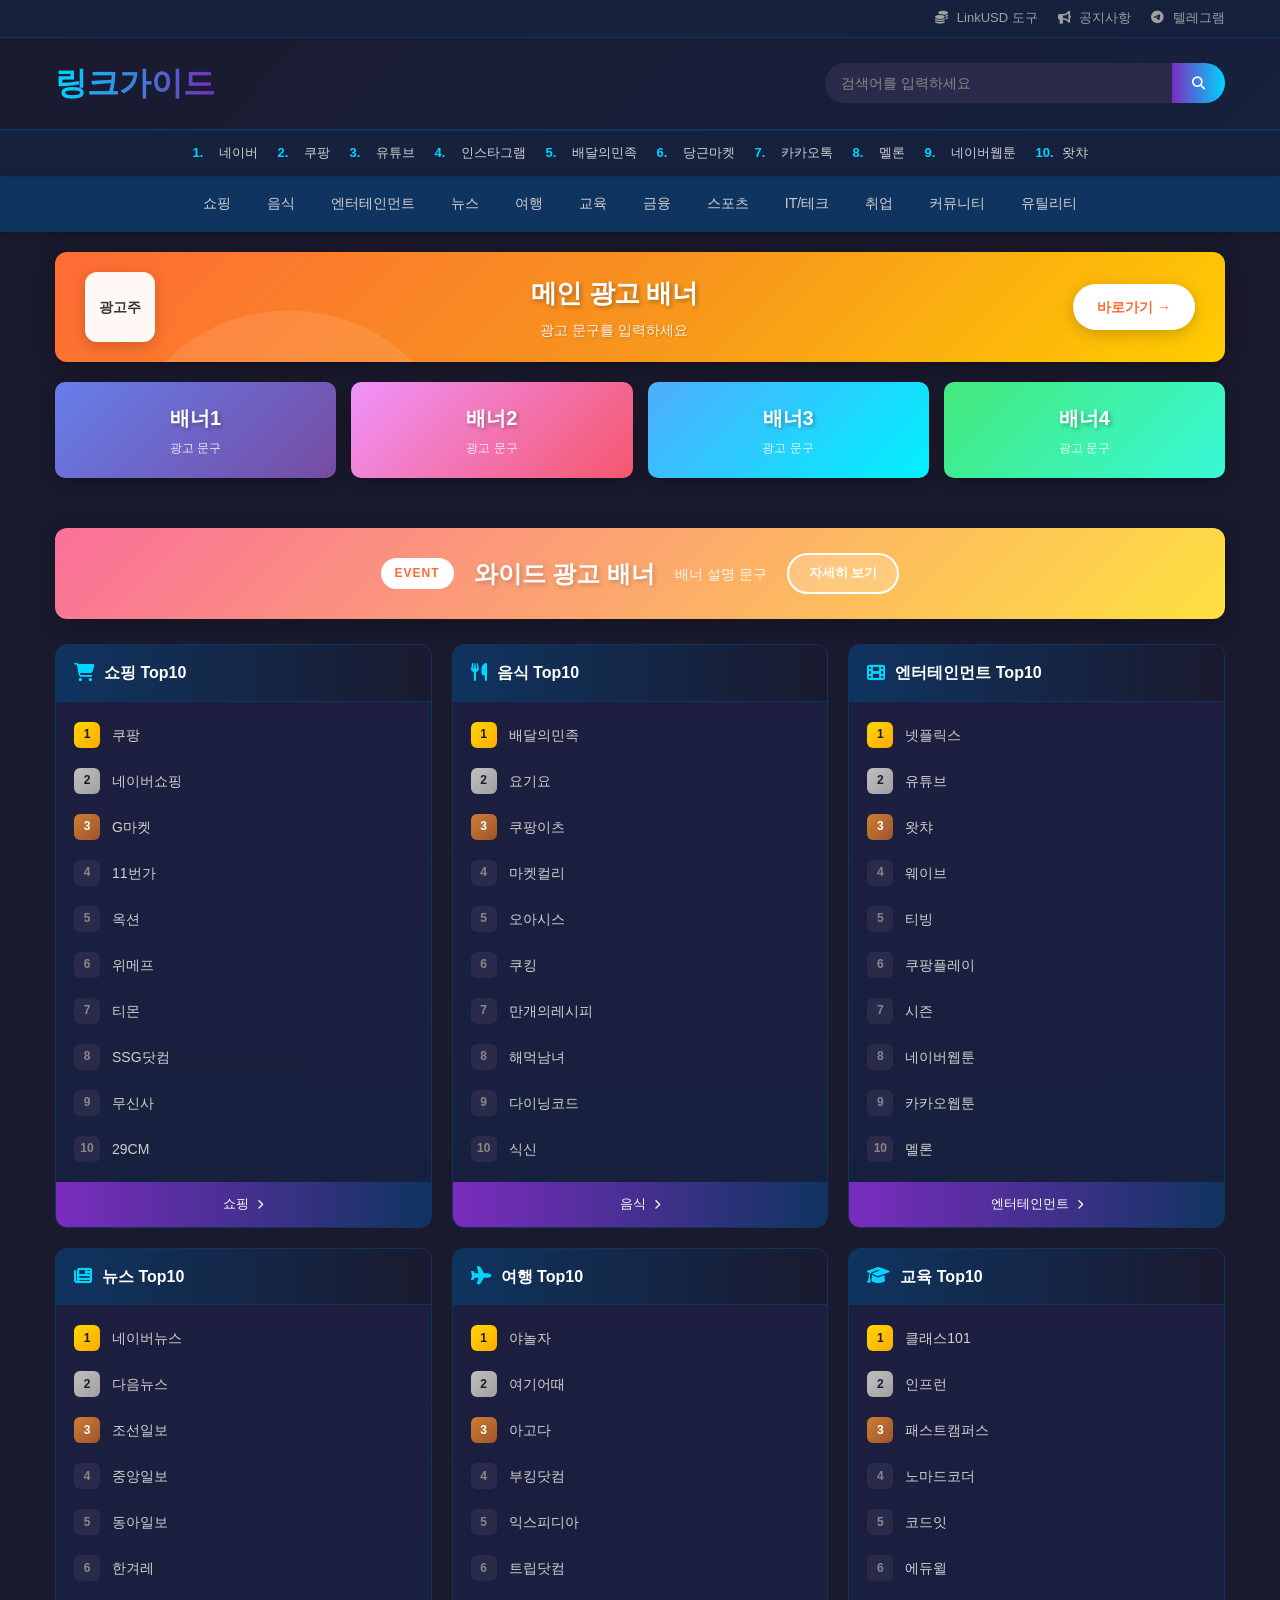
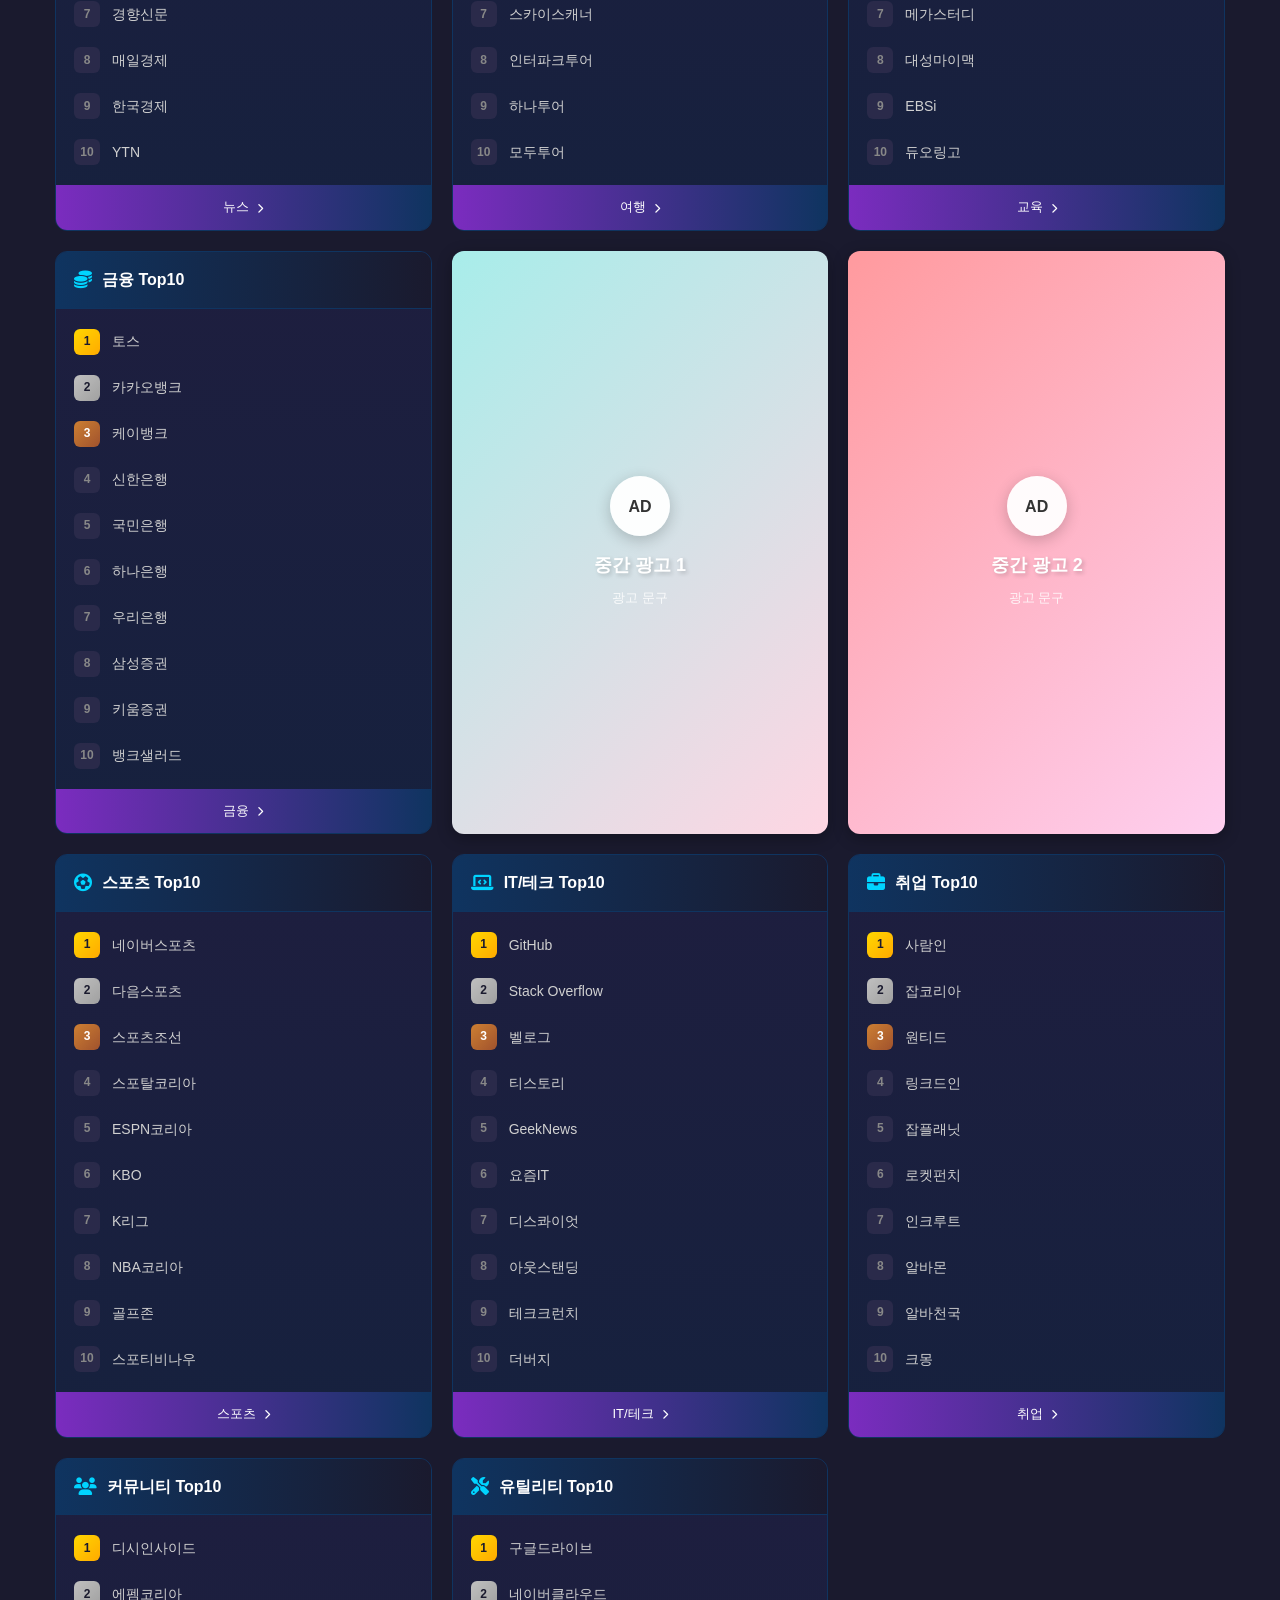
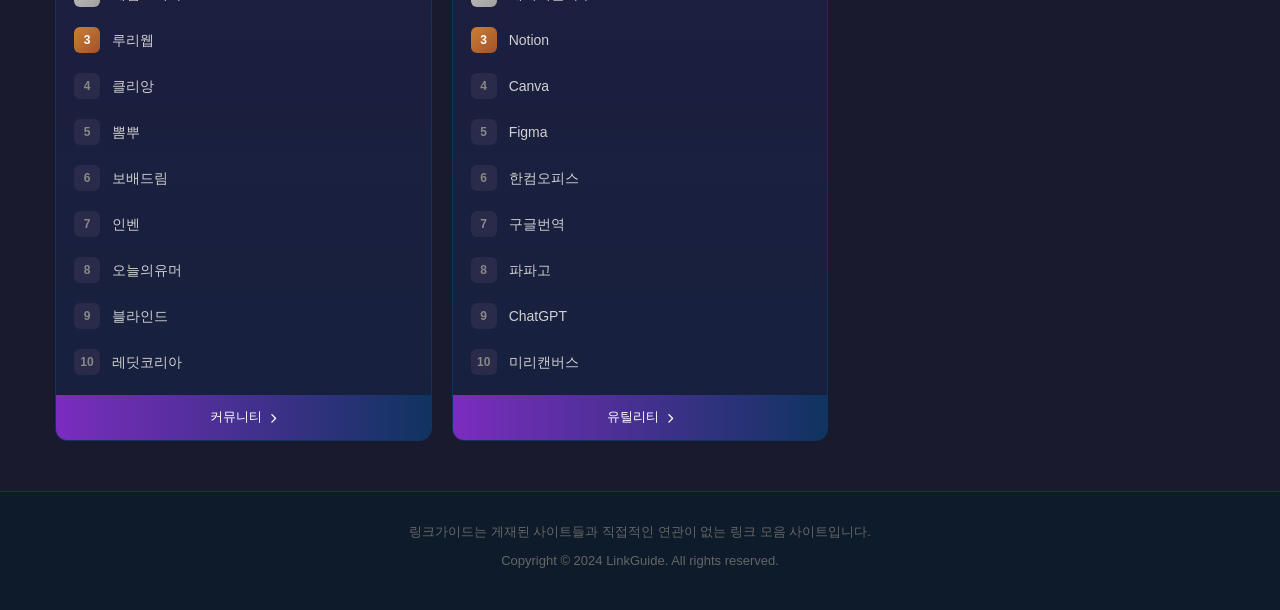
==== index.html @ b81d86b0 "Add files via upload" ====
<!DOCTYPE html>
<html lang="ko">
<head>
    <meta charset="UTF-8">
    <meta name="viewport" content="width=device-width, initial-scale=1.0">
    <title>링크가이드 - 유용한 사이트 모음</title>
    <link rel="stylesheet" href="style.css">
    <link href="https://cdnjs.cloudflare.com/ajax/libs/font-awesome/6.4.0/css/all.min.css" rel="stylesheet">
</head>
<body>
    <!-- 상단 알림바 -->
    <div class="top-bar">
        <div class="container">
            <a href="tether-tools.html" class="top-link"><i class="fas fa-coins"></i> LinkUSD 도구</a>
            <a href="#" class="top-link"><i class="fas fa-bullhorn"></i> 공지사항</a>
            <a href="#" class="top-link"><i class="fab fa-telegram"></i> 텔레그램</a>
        </div>
    </div>

    <!-- 헤더 -->
    <header class="header">
        <div class="container">
            <div class="logo">
                <a href="#">링크가이드</a>
            </div>
            <div class="search-box">
                <input type="text" placeholder="검색어를 입력하세요">
                <button><i class="fas fa-search"></i></button>
            </div>
        </div>
    </header>

    <!-- 인기 검색어 -->
    <div class="popular-keywords">
        <div class="container">
            <ol class="keyword-list">
                <li><a href="#">네이버</a></li>
                <li><a href="#">쿠팡</a></li>
                <li><a href="#">유튜브</a></li>
                <li><a href="#">인스타그램</a></li>
                <li><a href="#">배달의민족</a></li>
                <li><a href="#">당근마켓</a></li>
                <li><a href="#">카카오톡</a></li>
                <li><a href="#">멜론</a></li>
                <li><a href="#">네이버웹툰</a></li>
                <li><a href="#">왓챠</a></li>
            </ol>
        </div>
    </div>

    <!-- 네비게이션 -->
    <nav class="main-nav">
        <div class="container">
            <ul class="nav-list">
                <li><a href="#shopping" class="active">쇼핑</a></li>
                <li><a href="#food">음식</a></li>
                <li><a href="#entertainment">엔터테인먼트</a></li>
                <li><a href="#news">뉴스</a></li>
                <li><a href="#travel">여행</a></li>
                <li><a href="#education">교육</a></li>
                <li><a href="#finance">금융</a></li>
                <li><a href="#sports">스포츠</a></li>
                <li><a href="#tech">IT/테크</a></li>
                <li><a href="#jobs">취업</a></li>
                <li><a href="#community">커뮤니티</a></li>
                <li><a href="#utilities">유틸리티</a></li>
            </ul>
        </div>
    </nav>

    <!-- 메인 광고 배너 -->
    <div class="banner-area">
        <div class="container">
            <div class="main-banner big-banner">
                <a href="#">
                    <div class="banner-inner">
                        <div class="banner-logo">광고주</div>
                        <div class="banner-text-wrap">
                            <span class="banner-title">프리미엄 광고 배너</span>
                            <span class="banner-desc">여기에 광고 문구가 들어갑니다</span>
                        </div>
                        <div class="banner-cta">바로가기 →</div>
                    </div>
                </a>
            </div>
        </div>
    </div>

    <!-- 서브 배너 그리드 -->
    <div class="sub-banner-area">
        <div class="container">
            <div class="sub-banner-grid">
                <div class="sub-banner">
                    <a href="#">
                        <div class="sub-banner-inner gradient-1">
                            <span class="sub-banner-name">배너1</span>
                            <span class="sub-banner-text">광고 문구</span>
                        </div>
                    </a>
                </div>
                <div class="sub-banner">
                    <a href="#">
                        <div class="sub-banner-inner gradient-2">
                            <span class="sub-banner-name">배너2</span>
                            <span class="sub-banner-text">광고 문구</span>
                        </div>
                    </a>
                </div>
                <div class="sub-banner">
                    <a href="#">
                        <div class="sub-banner-inner gradient-3">
                            <span class="sub-banner-name">배너3</span>
                            <span class="sub-banner-text">광고 문구</span>
                        </div>
                    </a>
                </div>
                <div class="sub-banner">
                    <a href="#">
                        <div class="sub-banner-inner gradient-4">
                            <span class="sub-banner-name">배너4</span>
                            <span class="sub-banner-text">광고 문구</span>
                        </div>
                    </a>
                </div>
            </div>
        </div>
    </div>

    <!-- 메인 콘텐츠 -->
    <main class="main-content">
        <div class="container">
            
            <!-- 상단 풀와이드 배너 -->
            <div class="wide-banner-wrap">
                <a href="#" class="wide-banner gradient-5">
                    <div class="wide-banner-content">
                        <span class="wide-banner-badge">EVENT</span>
                        <span class="wide-banner-title">광고 배너 영역</span>
                        <span class="wide-banner-desc">배너 설명 문구가 들어갑니다</span>
                        <span class="wide-banner-btn">자세히 보기</span>
                    </div>
                </a>
            </div>

            <div class="sections-grid">
                
                <!-- 쇼핑 Top10 -->
                <section class="category-section" id="shopping">
                    <div class="section-header">
                        <i class="fas fa-shopping-cart"></i>
                        <h2>쇼핑 Top10</h2>
                    </div>
                    <ul class="rank-list">
                        <li class="rank-item">
                            <span class="rank-num rank-1">1</span>
                            <a href="#">쿠팡</a>
                        </li>
                        <li class="rank-item">
                            <span class="rank-num rank-2">2</span>
                            <a href="#">네이버쇼핑</a>
                        </li>
                        <li class="rank-item">
                            <span class="rank-num rank-3">3</span>
                            <a href="#">G마켓</a>
                        </li>
                        <li class="rank-item">
                            <span class="rank-num">4</span>
                            <a href="#">11번가</a>
                        </li>
                        <li class="rank-item">
                            <span class="rank-num">5</span>
                            <a href="#">옥션</a>
                        </li>
                        <li class="rank-item">
                            <span class="rank-num">6</span>
                            <a href="#">위메프</a>
                        </li>
                        <li class="rank-item">
                            <span class="rank-num">7</span>
                            <a href="#">티몬</a>
                        </li>
                        <li class="rank-item">
                            <span class="rank-num">8</span>
                            <a href="#">SSG닷컴</a>
                        </li>
                        <li class="rank-item">
                            <span class="rank-num">9</span>
                            <a href="#">무신사</a>
                        </li>
                        <li class="rank-item">
                            <span class="rank-num">10</span>
                            <a href="#">29CM</a>
                        </li>
                    </ul>
                    <a href="#" class="more-btn">쇼핑 <i class="fas fa-chevron-right"></i></a>
                </section>

                <!-- 음식 Top10 -->
                <section class="category-section" id="food">
                    <div class="section-header">
                        <i class="fas fa-utensils"></i>
                        <h2>음식 Top10</h2>
                    </div>
                    <ul class="rank-list">
                        <li class="rank-item">
                            <span class="rank-num rank-1">1</span>
                            <a href="#">배달의민족</a>
                        </li>
                        <li class="rank-item">
                            <span class="rank-num rank-2">2</span>
                            <a href="#">요기요</a>
                        </li>
                        <li class="rank-item">
                            <span class="rank-num rank-3">3</span>
                            <a href="#">쿠팡이츠</a>
                        </li>
                        <li class="rank-item">
                            <span class="rank-num">4</span>
                            <a href="#">마켓컬리</a>
                        </li>
                        <li class="rank-item">
                            <span class="rank-num">5</span>
                            <a href="#">오아시스</a>
                        </li>
                        <li class="rank-item">
                            <span class="rank-num">6</span>
                            <a href="#">쿠킹</a>
                        </li>
                        <li class="rank-item">
                            <span class="rank-num">7</span>
                            <a href="#">만개의레시피</a>
                        </li>
                        <li class="rank-item">
                            <span class="rank-num">8</span>
                            <a href="#">해먹남녀</a>
                        </li>
                        <li class="rank-item">
                            <span class="rank-num">9</span>
                            <a href="#">다이닝코드</a>
                        </li>
                        <li class="rank-item">
                            <span class="rank-num">10</span>
                            <a href="#">식신</a>
                        </li>
                    </ul>
                    <a href="#" class="more-btn">음식 <i class="fas fa-chevron-right"></i></a>
                </section>

                <!-- 엔터테인먼트 Top10 -->
                <section class="category-section" id="entertainment">
                    <div class="section-header">
                        <i class="fas fa-film"></i>
                        <h2>엔터테인먼트 Top10</h2>
                    </div>
                    <ul class="rank-list">
                        <li class="rank-item">
                            <span class="rank-num rank-1">1</span>
                            <a href="#">넷플릭스</a>
                        </li>
                        <li class="rank-item">
                            <span class="rank-num rank-2">2</span>
                            <a href="#">유튜브</a>
                        </li>
                        <li class="rank-item">
                            <span class="rank-num rank-3">3</span>
                            <a href="#">왓챠</a>
                        </li>
                        <li class="rank-item">
                            <span class="rank-num">4</span>
                            <a href="#">웨이브</a>
                        </li>
                        <li class="rank-item">
                            <span class="rank-num">5</span>
                            <a href="#">티빙</a>
                        </li>
                        <li class="rank-item">
                            <span class="rank-num">6</span>
                            <a href="#">쿠팡플레이</a>
                        </li>
                        <li class="rank-item">
                            <span class="rank-num">7</span>
                            <a href="#">시즌</a>
                        </li>
                        <li class="rank-item">
                            <span class="rank-num">8</span>
                            <a href="#">네이버웹툰</a>
                        </li>
                        <li class="rank-item">
                            <span class="rank-num">9</span>
                            <a href="#">카카오웹툰</a>
                        </li>
                        <li class="rank-item">
                            <span class="rank-num">10</span>
                            <a href="#">멜론</a>
                        </li>
                    </ul>
                    <a href="#" class="more-btn">엔터테인먼트 <i class="fas fa-chevron-right"></i></a>
                </section>

                <!-- 뉴스 Top10 -->
                <section class="category-section" id="news">
                    <div class="section-header">
                        <i class="fas fa-newspaper"></i>
                        <h2>뉴스 Top10</h2>
                    </div>
                    <ul class="rank-list">
                        <li class="rank-item">
                            <span class="rank-num rank-1">1</span>
                            <a href="#">네이버뉴스</a>
                        </li>
                        <li class="rank-item">
                            <span class="rank-num rank-2">2</span>
                            <a href="#">다음뉴스</a>
                        </li>
                        <li class="rank-item">
                            <span class="rank-num rank-3">3</span>
                            <a href="#">조선일보</a>
                        </li>
                        <li class="rank-item">
                            <span class="rank-num">4</span>
                            <a href="#">중앙일보</a>
                        </li>
                        <li class="rank-item">
                            <span class="rank-num">5</span>
                            <a href="#">동아일보</a>
                        </li>
                        <li class="rank-item">
                            <span class="rank-num">6</span>
                            <a href="#">한겨레</a>
                        </li>
                        <li class="rank-item">
                            <span class="rank-num">7</span>
                            <a href="#">경향신문</a>
                        </li>
                        <li class="rank-item">
                            <span class="rank-num">8</span>
                            <a href="#">매일경제</a>
                        </li>
                        <li class="rank-item">
                            <span class="rank-num">9</span>
                            <a href="#">한국경제</a>
                        </li>
                        <li class="rank-item">
                            <span class="rank-num">10</span>
                            <a href="#">YTN</a>
                        </li>
                    </ul>
                    <a href="#" class="more-btn">뉴스 <i class="fas fa-chevron-right"></i></a>
                </section>

                <!-- 여행 Top10 -->
                <section class="category-section" id="travel">
                    <div class="section-header">
                        <i class="fas fa-plane"></i>
                        <h2>여행 Top10</h2>
                    </div>
                    <ul class="rank-list">
                        <li class="rank-item">
                            <span class="rank-num rank-1">1</span>
                            <a href="#">야놀자</a>
                        </li>
                        <li class="rank-item">
                            <span class="rank-num rank-2">2</span>
                            <a href="#">여기어때</a>
                        </li>
                        <li class="rank-item">
                            <span class="rank-num rank-3">3</span>
                            <a href="#">아고다</a>
                        </li>
                        <li class="rank-item">
                            <span class="rank-num">4</span>
                            <a href="#">부킹닷컴</a>
                        </li>
                        <li class="rank-item">
                            <span class="rank-num">5</span>
                            <a href="#">익스피디아</a>
                        </li>
                        <li class="rank-item">
                            <span class="rank-num">6</span>
                            <a href="#">트립닷컴</a>
                        </li>
                        <li class="rank-item">
                            <span class="rank-num">7</span>
                            <a href="#">스카이스캐너</a>
                        </li>
                        <li class="rank-item">
                            <span class="rank-num">8</span>
                            <a href="#">인터파크투어</a>
                        </li>
                        <li class="rank-item">
                            <span class="rank-num">9</span>
                            <a href="#">하나투어</a>
                        </li>
                        <li class="rank-item">
                            <span class="rank-num">10</span>
                            <a href="#">모두투어</a>
                        </li>
                    </ul>
                    <a href="#" class="more-btn">여행 <i class="fas fa-chevron-right"></i></a>
                </section>

                <!-- 교육 Top10 -->
                <section class="category-section" id="education">
                    <div class="section-header">
                        <i class="fas fa-graduation-cap"></i>
                        <h2>교육 Top10</h2>
                    </div>
                    <ul class="rank-list">
                        <li class="rank-item">
                            <span class="rank-num rank-1">1</span>
                            <a href="#">클래스101</a>
                        </li>
                        <li class="rank-item">
                            <span class="rank-num rank-2">2</span>
                            <a href="#">인프런</a>
                        </li>
                        <li class="rank-item">
                            <span class="rank-num rank-3">3</span>
                            <a href="#">패스트캠퍼스</a>
                        </li>
                        <li class="rank-item">
                            <span class="rank-num">4</span>
                            <a href="#">노마드코더</a>
                        </li>
                        <li class="rank-item">
                            <span class="rank-num">5</span>
                            <a href="#">코드잇</a>
                        </li>
                        <li class="rank-item">
                            <span class="rank-num">6</span>
                            <a href="#">에듀윌</a>
                        </li>
                        <li class="rank-item">
                            <span class="rank-num">7</span>
                            <a href="#">메가스터디</a>
                        </li>
                        <li class="rank-item">
                            <span class="rank-num">8</span>
                            <a href="#">대성마이맥</a>
                        </li>
                        <li class="rank-item">
                            <span class="rank-num">9</span>
                            <a href="#">EBSi</a>
                        </li>
                        <li class="rank-item">
                            <span class="rank-num">10</span>
                            <a href="#">듀오링고</a>
                        </li>
                    </ul>
                    <a href="#" class="more-btn">교육 <i class="fas fa-chevron-right"></i></a>
                </section>

                <!-- 금융 Top10 -->
                <section class="category-section" id="finance">
                    <div class="section-header">
                        <i class="fas fa-coins"></i>
                        <h2>금융 Top10</h2>
                    </div>
                    <ul class="rank-list">
                        <li class="rank-item">
                            <span class="rank-num rank-1">1</span>
                            <a href="#">토스</a>
                        </li>
                        <li class="rank-item">
                            <span class="rank-num rank-2">2</span>
                            <a href="#">카카오뱅크</a>
                        </li>
                        <li class="rank-item">
                            <span class="rank-num rank-3">3</span>
                            <a href="#">케이뱅크</a>
                        </li>
                        <li class="rank-item">
                            <span class="rank-num">4</span>
                            <a href="#">신한은행</a>
                        </li>
                        <li class="rank-item">
                            <span class="rank-num">5</span>
                            <a href="#">국민은행</a>
                        </li>
                        <li class="rank-item">
                            <span class="rank-num">6</span>
                            <a href="#">하나은행</a>
                        </li>
                        <li class="rank-item">
                            <span class="rank-num">7</span>
                            <a href="#">우리은행</a>
                        </li>
                        <li class="rank-item">
                            <span class="rank-num">8</span>
                            <a href="#">삼성증권</a>
                        </li>
                        <li class="rank-item">
                            <span class="rank-num">9</span>
                            <a href="#">키움증권</a>
                        </li>
                        <li class="rank-item">
                            <span class="rank-num">10</span>
                            <a href="#">뱅크샐러드</a>
                        </li>
                    </ul>
                    <a href="#" class="more-btn">금융 <i class="fas fa-chevron-right"></i></a>
                </section>

                <!-- 중간 배너 -->
                <div class="mid-banner-wrap">
                    <a href="#" class="mid-banner">
                        <div class="mid-banner-inner gradient-6">
                            <span class="mid-banner-logo">AD</span>
                            <div class="mid-banner-text">
                                <span class="mid-title">중간 광고 배너</span>
                                <span class="mid-desc">광고 문구</span>
                            </div>
                        </div>
                    </a>
                </div>

                <div class="mid-banner-wrap">
                    <a href="#" class="mid-banner">
                        <div class="mid-banner-inner gradient-7">
                            <span class="mid-banner-logo">AD</span>
                            <div class="mid-banner-text">
                                <span class="mid-title">중간 광고 배너</span>
                                <span class="mid-desc">광고 문구</span>
                            </div>
                        </div>
                    </a>
                </div>

                <!-- 스포츠 Top10 -->
                <section class="category-section" id="sports">
                    <div class="section-header">
                        <i class="fas fa-futbol"></i>
                        <h2>스포츠 Top10</h2>
                    </div>
                    <ul class="rank-list">
                        <li class="rank-item">
                            <span class="rank-num rank-1">1</span>
                            <a href="#">네이버스포츠</a>
                        </li>
                        <li class="rank-item">
                            <span class="rank-num rank-2">2</span>
                            <a href="#">다음스포츠</a>
                        </li>
                        <li class="rank-item">
                            <span class="rank-num rank-3">3</span>
                            <a href="#">스포츠조선</a>
                        </li>
                        <li class="rank-item">
                            <span class="rank-num">4</span>
                            <a href="#">스포탈코리아</a>
                        </li>
                        <li class="rank-item">
                            <span class="rank-num">5</span>
                            <a href="#">ESPN코리아</a>
                        </li>
                        <li class="rank-item">
                            <span class="rank-num">6</span>
                            <a href="#">KBO</a>
                        </li>
                        <li class="rank-item">
                            <span class="rank-num">7</span>
                            <a href="#">K리그</a>
                        </li>
                        <li class="rank-item">
                            <span class="rank-num">8</span>
                            <a href="#">NBA코리아</a>
                        </li>
                        <li class="rank-item">
                            <span class="rank-num">9</span>
                            <a href="#">골프존</a>
                        </li>
                        <li class="rank-item">
                            <span class="rank-num">10</span>
                            <a href="#">스포티비나우</a>
                        </li>
                    </ul>
                    <a href="#" class="more-btn">스포츠 <i class="fas fa-chevron-right"></i></a>
                </section>

                <!-- IT/테크 Top10 -->
                <section class="category-section" id="tech">
                    <div class="section-header">
                        <i class="fas fa-laptop-code"></i>
                        <h2>IT/테크 Top10</h2>
                    </div>
                    <ul class="rank-list">
                        <li class="rank-item">
                            <span class="rank-num rank-1">1</span>
                            <a href="#">GitHub</a>
                        </li>
                        <li class="rank-item">
                            <span class="rank-num rank-2">2</span>
                            <a href="#">Stack Overflow</a>
                        </li>
                        <li class="rank-item">
                            <span class="rank-num rank-3">3</span>
                            <a href="#">벨로그</a>
                        </li>
                        <li class="rank-item">
                            <span class="rank-num">4</span>
                            <a href="#">티스토리</a>
                        </li>
                        <li class="rank-item">
                            <span class="rank-num">5</span>
                            <a href="#">GeekNews</a>
                        </li>
                        <li class="rank-item">
                            <span class="rank-num">6</span>
                            <a href="#">요즘IT</a>
                        </li>
                        <li class="rank-item">
                            <span class="rank-num">7</span>
                            <a href="#">디스콰이엇</a>
                        </li>
                        <li class="rank-item">
                            <span class="rank-num">8</span>
                            <a href="#">아웃스탠딩</a>
                        </li>
                        <li class="rank-item">
                            <span class="rank-num">9</span>
                            <a href="#">테크크런치</a>
                        </li>
                        <li class="rank-item">
                            <span class="rank-num">10</span>
                            <a href="#">더버지</a>
                        </li>
                    </ul>
                    <a href="#" class="more-btn">IT/테크 <i class="fas fa-chevron-right"></i></a>
                </section>

                <!-- 취업 Top10 -->
                <section class="category-section" id="jobs">
                    <div class="section-header">
                        <i class="fas fa-briefcase"></i>
                        <h2>취업 Top10</h2>
                    </div>
                    <ul class="rank-list">
                        <li class="rank-item">
                            <span class="rank-num rank-1">1</span>
                            <a href="#">사람인</a>
                        </li>
                        <li class="rank-item">
                            <span class="rank-num rank-2">2</span>
                            <a href="#">잡코리아</a>
                        </li>
                        <li class="rank-item">
                            <span class="rank-num rank-3">3</span>
                            <a href="#">원티드</a>
                        </li>
                        <li class="rank-item">
                            <span class="rank-num">4</span>
                            <a href="#">링크드인</a>
                        </li>
                        <li class="rank-item">
                            <span class="rank-num">5</span>
                            <a href="#">잡플래닛</a>
                        </li>
                        <li class="rank-item">
                            <span class="rank-num">6</span>
                            <a href="#">로켓펀치</a>
                        </li>
                        <li class="rank-item">
                            <span class="rank-num">7</span>
                            <a href="#">인크루트</a>
                        </li>
                        <li class="rank-item">
                            <span class="rank-num">8</span>
                            <a href="#">알바몬</a>
                        </li>
                        <li class="rank-item">
                            <span class="rank-num">9</span>
                            <a href="#">알바천국</a>
                        </li>
                        <li class="rank-item">
                            <span class="rank-num">10</span>
                            <a href="#">크몽</a>
                        </li>
                    </ul>
                    <a href="#" class="more-btn">취업 <i class="fas fa-chevron-right"></i></a>
                </section>

                <!-- 커뮤니티 Top10 -->
                <section class="category-section" id="community">
                    <div class="section-header">
                        <i class="fas fa-users"></i>
                        <h2>커뮤니티 Top10</h2>
                    </div>
                    <ul class="rank-list">
                        <li class="rank-item">
                            <span class="rank-num rank-1">1</span>
                            <a href="#">디시인사이드</a>
                        </li>
                        <li class="rank-item">
                            <span class="rank-num rank-2">2</span>
                            <a href="#">에펨코리아</a>
                        </li>
                        <li class="rank-item">
                            <span class="rank-num rank-3">3</span>
                            <a href="#">루리웹</a>
                        </li>
                        <li class="rank-item">
                            <span class="rank-num">4</span>
                            <a href="#">클리앙</a>
                        </li>
                        <li class="rank-item">
                            <span class="rank-num">5</span>
                            <a href="#">뽐뿌</a>
                        </li>
                        <li class="rank-item">
                            <span class="rank-num">6</span>
                            <a href="#">보배드림</a>
                        </li>
                        <li class="rank-item">
                            <span class="rank-num">7</span>
                            <a href="#">인벤</a>
                        </li>
                        <li class="rank-item">
                            <span class="rank-num">8</span>
                            <a href="#">오늘의유머</a>
                        </li>
                        <li class="rank-item">
                            <span class="rank-num">9</span>
                            <a href="#">블라인드</a>
                        </li>
                        <li class="rank-item">
                            <span class="rank-num">10</span>
                            <a href="#">레딧코리아</a>
                        </li>
                    </ul>
                    <a href="#" class="more-btn">커뮤니티 <i class="fas fa-chevron-right"></i></a>
                </section>

                <!-- 유틸리티 Top10 -->
                <section class="category-section" id="utilities">
                    <div class="section-header">
                        <i class="fas fa-tools"></i>
                        <h2>유틸리티 Top10</h2>
                    </div>
                    <ul class="rank-list">
                        <li class="rank-item">
                            <span class="rank-num rank-1">1</span>
                            <a href="#">구글드라이브</a>
                        </li>
                        <li class="rank-item">
                            <span class="rank-num rank-2">2</span>
                            <a href="#">네이버클라우드</a>
                        </li>
                        <li class="rank-item">
                            <span class="rank-num rank-3">3</span>
                            <a href="#">Notion</a>
                        </li>
                        <li class="rank-item">
                            <span class="rank-num">4</span>
                            <a href="#">Canva</a>
                        </li>
                        <li class="rank-item">
                            <span class="rank-num">5</span>
                            <a href="#">Figma</a>
                        </li>
                        <li class="rank-item">
                            <span class="rank-num">6</span>
                            <a href="#">한컴오피스</a>
                        </li>
                        <li class="rank-item">
                            <span class="rank-num">7</span>
                            <a href="#">구글번역</a>
                        </li>
                        <li class="rank-item">
                            <span class="rank-num">8</span>
                            <a href="#">파파고</a>
                        </li>
                        <li class="rank-item">
                            <span class="rank-num">9</span>
                            <a href="#">ChatGPT</a>
                        </li>
                        <li class="rank-item">
                            <span class="rank-num">10</span>
                            <a href="#">미리캔버스</a>
                        </li>
                    </ul>
                    <a href="#" class="more-btn">유틸리티 <i class="fas fa-chevron-right"></i></a>
                </section>

            </div>
        </div>
    </main>

    <!-- 푸터 -->
    <footer class="footer">
        <div class="container">
            <p>링크가이드는 게재된 사이트들과 직접적인 연관이 없는 링크 모음 사이트입니다.</p>
            <p>Copyright © 2024 LinkGuide. All rights reserved.</p>
        </div>
        <button class="scroll-top" onclick="window.scrollTo({top: 0, behavior: 'smooth'})">
            <i class="fas fa-chevron-up"></i>
        </button>
    </footer>

    <script src="banners.js"></script>
    <script src="script.js"></script>
</body>
</html>
---- style.css ----
/* Reset & Base */
* {
    margin: 0;
    padding: 0;
    box-sizing: border-box;
}

body {
    font-family: 'Malgun Gothic', '맑은 고딕', sans-serif;
    background-color: #1a1a2e;
    color: #ffffff;
    line-height: 1.6;
    min-height: 100vh;
}

a {
    text-decoration: none;
    color: inherit;
    transition: color 0.2s;
}

ul, ol {
    list-style: none;
}

.container {
    max-width: 1200px;
    margin: 0 auto;
    padding: 0 15px;
}

/* 상단 알림바 */
.top-bar {
    background-color: #16213e;
    padding: 8px 0;
    border-bottom: 1px solid #0f3460;
}

.top-bar .container {
    display: flex;
    justify-content: flex-end;
    gap: 20px;
}

.top-link {
    font-size: 13px;
    color: #a0a0a0;
}

.top-link:hover {
    color: #00d4ff;
}

.top-link i {
    margin-right: 5px;
}

/* 헤더 */
.header {
    background: linear-gradient(135deg, #1a1a2e 0%, #16213e 100%);
    padding: 20px 0;
    border-bottom: 2px solid #0f3460;
}

.header .container {
    display: flex;
    justify-content: space-between;
    align-items: center;
    flex-wrap: wrap;
    gap: 15px;
}

.logo a {
    font-size: 32px;
    font-weight: bold;
    background: linear-gradient(90deg, #00d4ff, #7b2cbf);
    -webkit-background-clip: text;
    -webkit-text-fill-color: transparent;
    background-clip: text;
}

.search-box {
    display: flex;
    max-width: 400px;
    width: 100%;
}

.search-box input {
    flex: 1;
    padding: 12px 16px;
    border: none;
    border-radius: 25px 0 0 25px;
    background-color: #2a2a4a;
    color: #fff;
    font-size: 14px;
    outline: none;
}

.search-box input::placeholder {
    color: #888;
}

.search-box button {
    padding: 12px 20px;
    border: none;
    border-radius: 0 25px 25px 0;
    background: linear-gradient(90deg, #7b2cbf, #00d4ff);
    color: #fff;
    cursor: pointer;
    transition: opacity 0.2s;
}

.search-box button:hover {
    opacity: 0.8;
}

/* 인기 검색어 */
.popular-keywords {
    background-color: #16213e;
    padding: 12px 0;
    border-bottom: 1px solid #0f3460;
}

.keyword-list {
    display: flex;
    flex-wrap: wrap;
    gap: 8px 20px;
    justify-content: center;
    counter-reset: keyword;
}

.keyword-list li {
    counter-increment: keyword;
    display: flex;
    align-items: center;
    font-size: 13px;
}

.keyword-list li::before {
    content: counter(keyword) ".";
    color: #00d4ff;
    font-weight: bold;
    margin-right: 6px;
    min-width: 20px;
}

.keyword-list a {
    color: #d0d0d0;
}

.keyword-list a:hover {
    color: #00d4ff;
}

/* 메인 네비게이션 */
.main-nav {
    background-color: #0f3460;
    padding: 0;
    position: sticky;
    top: 0;
    z-index: 100;
    box-shadow: 0 2px 10px rgba(0, 0, 0, 0.3);
}

.nav-list {
    display: flex;
    flex-wrap: wrap;
    justify-content: center;
}

.nav-list li a {
    display: block;
    padding: 15px 18px;
    font-size: 14px;
    font-weight: 500;
    color: #d0d0d0;
    transition: all 0.2s;
    border-bottom: 3px solid transparent;
}

.nav-list li a:hover,
.nav-list li a.active {
    color: #00d4ff;
    background-color: rgba(0, 212, 255, 0.1);
    border-bottom-color: #00d4ff;
}

/* 메인 광고 배너 */
.banner-area {
    padding: 20px 0 10px;
    background-color: #1a1a2e;
}

.main-banner {
    border-radius: 12px;
    overflow: hidden;
    box-shadow: 0 4px 20px rgba(0, 0, 0, 0.4);
}

.main-banner a {
    display: block;
}

.big-banner {
    background: linear-gradient(135deg, #ff6b35 0%, #f7931e 50%, #ffcc00 100%);
    position: relative;
}

.big-banner::before {
    content: '';
    position: absolute;
    top: 0;
    left: 0;
    right: 0;
    bottom: 0;
    background: url('data:image/svg+xml,<svg xmlns="http://www.w3.org/2000/svg" viewBox="0 0 100 100"><circle cx="20" cy="20" r="15" fill="rgba(255,255,255,0.1)"/><circle cx="80" cy="60" r="25" fill="rgba(255,255,255,0.08)"/></svg>');
    background-size: cover;
    pointer-events: none;
}

.banner-inner {
    display: flex;
    align-items: center;
    justify-content: space-between;
    padding: 20px 30px;
    min-height: 100px;
    position: relative;
    z-index: 1;
}

.banner-logo {
    width: 70px;
    height: 70px;
    background: rgba(255, 255, 255, 0.95);
    border-radius: 12px;
    display: flex;
    align-items: center;
    justify-content: center;
    font-size: 14px;
    font-weight: bold;
    color: #333;
    box-shadow: 0 4px 15px rgba(0, 0, 0, 0.2);
    flex-shrink: 0;
}

.banner-text-wrap {
    flex: 1;
    margin: 0 25px;
    text-align: center;
}

.banner-title {
    display: block;
    font-size: 26px;
    font-weight: 900;
    color: #fff;
    text-shadow: 2px 2px 4px rgba(0, 0, 0, 0.3);
    letter-spacing: -0.5px;
    margin-bottom: 5px;
}

.banner-desc {
    display: block;
    font-size: 14px;
    color: rgba(255, 255, 255, 0.9);
    text-shadow: 1px 1px 2px rgba(0, 0, 0, 0.2);
}

.banner-cta {
    background: #fff;
    color: #ff6b35;
    padding: 12px 24px;
    border-radius: 25px;
    font-size: 14px;
    font-weight: bold;
    box-shadow: 0 4px 15px rgba(0, 0, 0, 0.2);
    transition: transform 0.2s;
    flex-shrink: 0;
}

.big-banner:hover .banner-cta {
    transform: scale(1.05);
}

/* 서브 배너 그리드 */
.sub-banner-area {
    padding: 10px 0 20px;
    background-color: #1a1a2e;
}

.sub-banner-grid {
    display: grid;
    grid-template-columns: repeat(4, 1fr);
    gap: 15px;
}

.sub-banner {
    border-radius: 10px;
    overflow: hidden;
    box-shadow: 0 4px 15px rgba(0, 0, 0, 0.3);
    transition: transform 0.2s, box-shadow 0.2s;
}

.sub-banner:hover {
    transform: translateY(-3px);
    box-shadow: 0 8px 25px rgba(0, 0, 0, 0.4);
}

.sub-banner a {
    display: block;
}

.sub-banner-inner {
    padding: 20px 15px;
    min-height: 90px;
    display: flex;
    flex-direction: column;
    justify-content: center;
    align-items: center;
    text-align: center;
    position: relative;
}

.sub-banner-inner::before {
    content: '';
    position: absolute;
    top: -50%;
    right: -50%;
    width: 100px;
    height: 100px;
    background: rgba(255, 255, 255, 0.1);
    border-radius: 50%;
}

.sub-banner-name {
    display: block;
    font-size: 20px;
    font-weight: 900;
    color: #fff;
    text-shadow: 2px 2px 4px rgba(0, 0, 0, 0.3);
    margin-bottom: 5px;
    position: relative;
    z-index: 1;
}

.sub-banner-text {
    font-size: 12px;
    color: rgba(255, 255, 255, 0.85);
    position: relative;
    z-index: 1;
}

/* 배너 그라데이션 종류 */
.gradient-1 {
    background: linear-gradient(135deg, #667eea 0%, #764ba2 100%);
}

.gradient-2 {
    background: linear-gradient(135deg, #f093fb 0%, #f5576c 100%);
}

.gradient-3 {
    background: linear-gradient(135deg, #4facfe 0%, #00f2fe 100%);
}

.gradient-4 {
    background: linear-gradient(135deg, #43e97b 0%, #38f9d7 100%);
}

.gradient-5 {
    background: linear-gradient(135deg, #fa709a 0%, #fee140 100%);
}

.gradient-6 {
    background: linear-gradient(135deg, #a8edea 0%, #fed6e3 100%);
}

.gradient-7 {
    background: linear-gradient(135deg, #ff9a9e 0%, #fecfef 100%);
}

.gradient-8 {
    background: linear-gradient(135deg, #ffecd2 0%, #fcb69f 100%);
}

/* 반응형 배너 */
@media (max-width: 992px) {
    .sub-banner-grid {
        grid-template-columns: repeat(2, 1fr);
    }
}

@media (max-width: 576px) {
    .sub-banner-grid {
        grid-template-columns: 1fr;
    }
    
    .banner-inner {
        flex-direction: column;
        text-align: center;
        padding: 20px;
    }
    
    .banner-logo {
        margin-bottom: 15px;
    }
    
    .banner-text-wrap {
        margin: 0 0 15px 0;
    }
    
    .banner-title {
        font-size: 20px;
    }
}

/* 메인 콘텐츠 */
.main-content {
    padding: 30px 0 50px;
}

/* 와이드 배너 */
.wide-banner-wrap {
    margin-bottom: 25px;
}

.wide-banner {
    display: block;
    border-radius: 12px;
    overflow: hidden;
    box-shadow: 0 4px 20px rgba(0, 0, 0, 0.3);
    transition: transform 0.2s;
}

.wide-banner:hover {
    transform: translateY(-2px);
}

.wide-banner-content {
    display: flex;
    align-items: center;
    justify-content: center;
    gap: 20px;
    padding: 25px 30px;
    min-height: 80px;
}

.wide-banner-badge {
    background: #fff;
    color: #ff6b35;
    padding: 6px 14px;
    border-radius: 20px;
    font-size: 12px;
    font-weight: 900;
    letter-spacing: 1px;
}

.wide-banner-title {
    font-size: 24px;
    font-weight: 900;
    color: #fff;
    text-shadow: 2px 2px 4px rgba(0, 0, 0, 0.2);
}

.wide-banner-desc {
    font-size: 14px;
    color: rgba(255, 255, 255, 0.9);
}

.wide-banner-btn {
    background: rgba(255, 255, 255, 0.2);
    border: 2px solid #fff;
    color: #fff;
    padding: 8px 20px;
    border-radius: 25px;
    font-size: 13px;
    font-weight: bold;
    transition: background 0.2s;
}

.wide-banner:hover .wide-banner-btn {
    background: rgba(255, 255, 255, 0.3);
}

/* 중간 배너 (그리드 내) */
.mid-banner-wrap {
    grid-column: span 1;
}

.mid-banner {
    display: block;
    height: 100%;
    border-radius: 12px;
    overflow: hidden;
    box-shadow: 0 4px 15px rgba(0, 0, 0, 0.3);
    transition: transform 0.2s;
}

.mid-banner:hover {
    transform: translateY(-3px);
}

.mid-banner-inner {
    height: 100%;
    min-height: 200px;
    padding: 25px 20px;
    display: flex;
    flex-direction: column;
    align-items: center;
    justify-content: center;
    text-align: center;
    position: relative;
    overflow: hidden;
}

.mid-banner-inner::before {
    content: '';
    position: absolute;
    top: -30%;
    right: -30%;
    width: 150px;
    height: 150px;
    background: rgba(255, 255, 255, 0.15);
    border-radius: 50%;
}

.mid-banner-inner::after {
    content: '';
    position: absolute;
    bottom: -20%;
    left: -20%;
    width: 100px;
    height: 100px;
    background: rgba(255, 255, 255, 0.1);
    border-radius: 50%;
}

.mid-banner-logo {
    width: 60px;
    height: 60px;
    background: rgba(255, 255, 255, 0.95);
    border-radius: 50%;
    display: flex;
    align-items: center;
    justify-content: center;
    font-size: 16px;
    font-weight: 900;
    color: #333;
    margin-bottom: 15px;
    box-shadow: 0 4px 15px rgba(0, 0, 0, 0.2);
    position: relative;
    z-index: 1;
}

.mid-banner-text {
    position: relative;
    z-index: 1;
}

.mid-title {
    display: block;
    font-size: 18px;
    font-weight: 900;
    color: #fff;
    text-shadow: 2px 2px 4px rgba(0, 0, 0, 0.2);
    margin-bottom: 8px;
}

.mid-desc {
    display: block;
    font-size: 13px;
    color: rgba(255, 255, 255, 0.85);
}

@media (max-width: 768px) {
    .wide-banner-content {
        flex-direction: column;
        gap: 10px;
        text-align: center;
    }
    
    .wide-banner-title {
        font-size: 18px;
    }
}

.sections-grid {
    display: grid;
    grid-template-columns: repeat(auto-fill, minmax(280px, 1fr));
    gap: 20px;
}

/* 카테고리 섹션 */
.category-section {
    background: linear-gradient(180deg, #1e1e3f 0%, #16213e 100%);
    border-radius: 12px;
    overflow: hidden;
    border: 1px solid #0f3460;
    transition: transform 0.2s, box-shadow 0.2s;
}

.category-section:hover {
    transform: translateY(-3px);
    box-shadow: 0 8px 25px rgba(0, 212, 255, 0.15);
}

.section-header {
    background: linear-gradient(90deg, #0f3460, #1a1a2e);
    padding: 15px 18px;
    display: flex;
    align-items: center;
    gap: 10px;
    border-bottom: 1px solid #0f3460;
}

.section-header i {
    font-size: 18px;
    color: #00d4ff;
}

.section-header h2 {
    font-size: 16px;
    font-weight: 600;
    color: #fff;
}

/* 랭킹 리스트 */
.rank-list {
    padding: 10px 0;
}

.rank-item {
    display: flex;
    align-items: center;
    padding: 10px 18px;
    transition: background-color 0.2s;
}

.rank-item:hover {
    background-color: rgba(0, 212, 255, 0.08);
}

.rank-num {
    width: 26px;
    height: 26px;
    display: flex;
    justify-content: center;
    align-items: center;
    font-size: 12px;
    font-weight: bold;
    border-radius: 6px;
    background-color: #2a2a4a;
    color: #888;
    margin-right: 12px;
    flex-shrink: 0;
}

.rank-num.rank-1 {
    background: linear-gradient(135deg, #ffd700, #ffaa00);
    color: #1a1a2e;
}

.rank-num.rank-2 {
    background: linear-gradient(135deg, #c0c0c0, #a0a0a0);
    color: #1a1a2e;
}

.rank-num.rank-3 {
    background: linear-gradient(135deg, #cd7f32, #a0522d);
    color: #fff;
}

.rank-item a {
    font-size: 14px;
    color: #d0d0d0;
    font-weight: 500;
    white-space: nowrap;
    overflow: hidden;
    text-overflow: ellipsis;
}

.rank-item:hover a {
    color: #00d4ff;
}

/* 더보기 버튼 */
.more-btn {
    display: flex;
    justify-content: center;
    align-items: center;
    gap: 8px;
    padding: 12px;
    background: linear-gradient(90deg, #7b2cbf, #0f3460);
    color: #fff;
    font-size: 13px;
    font-weight: 500;
    transition: opacity 0.2s;
}

.more-btn:hover {
    opacity: 0.85;
}

.more-btn i {
    font-size: 10px;
}

/* 푸터 */
.footer {
    background-color: #0d1b2a;
    padding: 30px 0;
    text-align: center;
    border-top: 1px solid #0f3460;
    position: relative;
}

.footer p {
    font-size: 13px;
    color: #666;
    margin-bottom: 8px;
}

.scroll-top {
    position: fixed;
    bottom: 30px;
    right: 30px;
    width: 45px;
    height: 45px;
    border-radius: 50%;
    background: linear-gradient(135deg, #7b2cbf, #00d4ff);
    border: none;
    color: #fff;
    font-size: 18px;
    cursor: pointer;
    box-shadow: 0 4px 15px rgba(0, 212, 255, 0.3);
    transition: transform 0.2s, opacity 0.2s;
    z-index: 1000;
}

.scroll-top:hover {
    transform: scale(1.1);
}

/* 반응형 */
@media (max-width: 768px) {
    .header .container {
        flex-direction: column;
        text-align: center;
    }

    .search-box {
        max-width: 100%;
    }

    .logo a {
        font-size: 26px;
    }

    .nav-list li a {
        padding: 12px 12px;
        font-size: 13px;
    }

    .sections-grid {
        grid-template-columns: 1fr;
    }

    .keyword-list {
        gap: 5px 15px;
    }

    .keyword-list li {
        font-size: 12px;
    }

    .scroll-top {
        width: 40px;
        height: 40px;
        bottom: 20px;
        right: 20px;
    }
}

@media (max-width: 480px) {
    .top-bar .container {
        justify-content: center;
    }

    .nav-list {
        justify-content: flex-start;
        overflow-x: auto;
        flex-wrap: nowrap;
        -webkit-overflow-scrolling: touch;
    }

    .nav-list li a {
        white-space: nowrap;
    }

    .banner-content {
        height: 70px;
    }

    .banner-text {
        font-size: 14px;
    }
}

/* 스크롤바 스타일링 */
::-webkit-scrollbar {
    width: 8px;
    height: 8px;
}

::-webkit-scrollbar-track {
    background: #1a1a2e;
}

::-webkit-scrollbar-thumb {
    background: #0f3460;
    border-radius: 4px;
}

::-webkit-scrollbar-thumb:hover {
    background: #7b2cbf;
}

/* 애니메이션 */
@keyframes fadeIn {
    from {
        opacity: 0;
        transform: translateY(10px);
    }
    to {
        opacity: 1;
        transform: translateY(0);
    }
}

.category-section {
    animation: fadeIn 0.5s ease-out forwards;
}

.category-section:nth-child(1) { animation-delay: 0.05s; }
.category-section:nth-child(2) { animation-delay: 0.1s; }
.category-section:nth-child(3) { animation-delay: 0.15s; }
.category-section:nth-child(4) { animation-delay: 0.2s; }
.category-section:nth-child(5) { animation-delay: 0.25s; }
.category-section:nth-child(6) { animation-delay: 0.3s; }
.category-section:nth-child(7) { animation-delay: 0.35s; }
.category-section:nth-child(8) { animation-delay: 0.4s; }
.category-section:nth-child(9) { animation-delay: 0.45s; }
.category-section:nth-child(10) { animation-delay: 0.5s; }
.category-section:nth-child(11) { animation-delay: 0.55s; }
.category-section:nth-child(12) { animation-delay: 0.6s; }
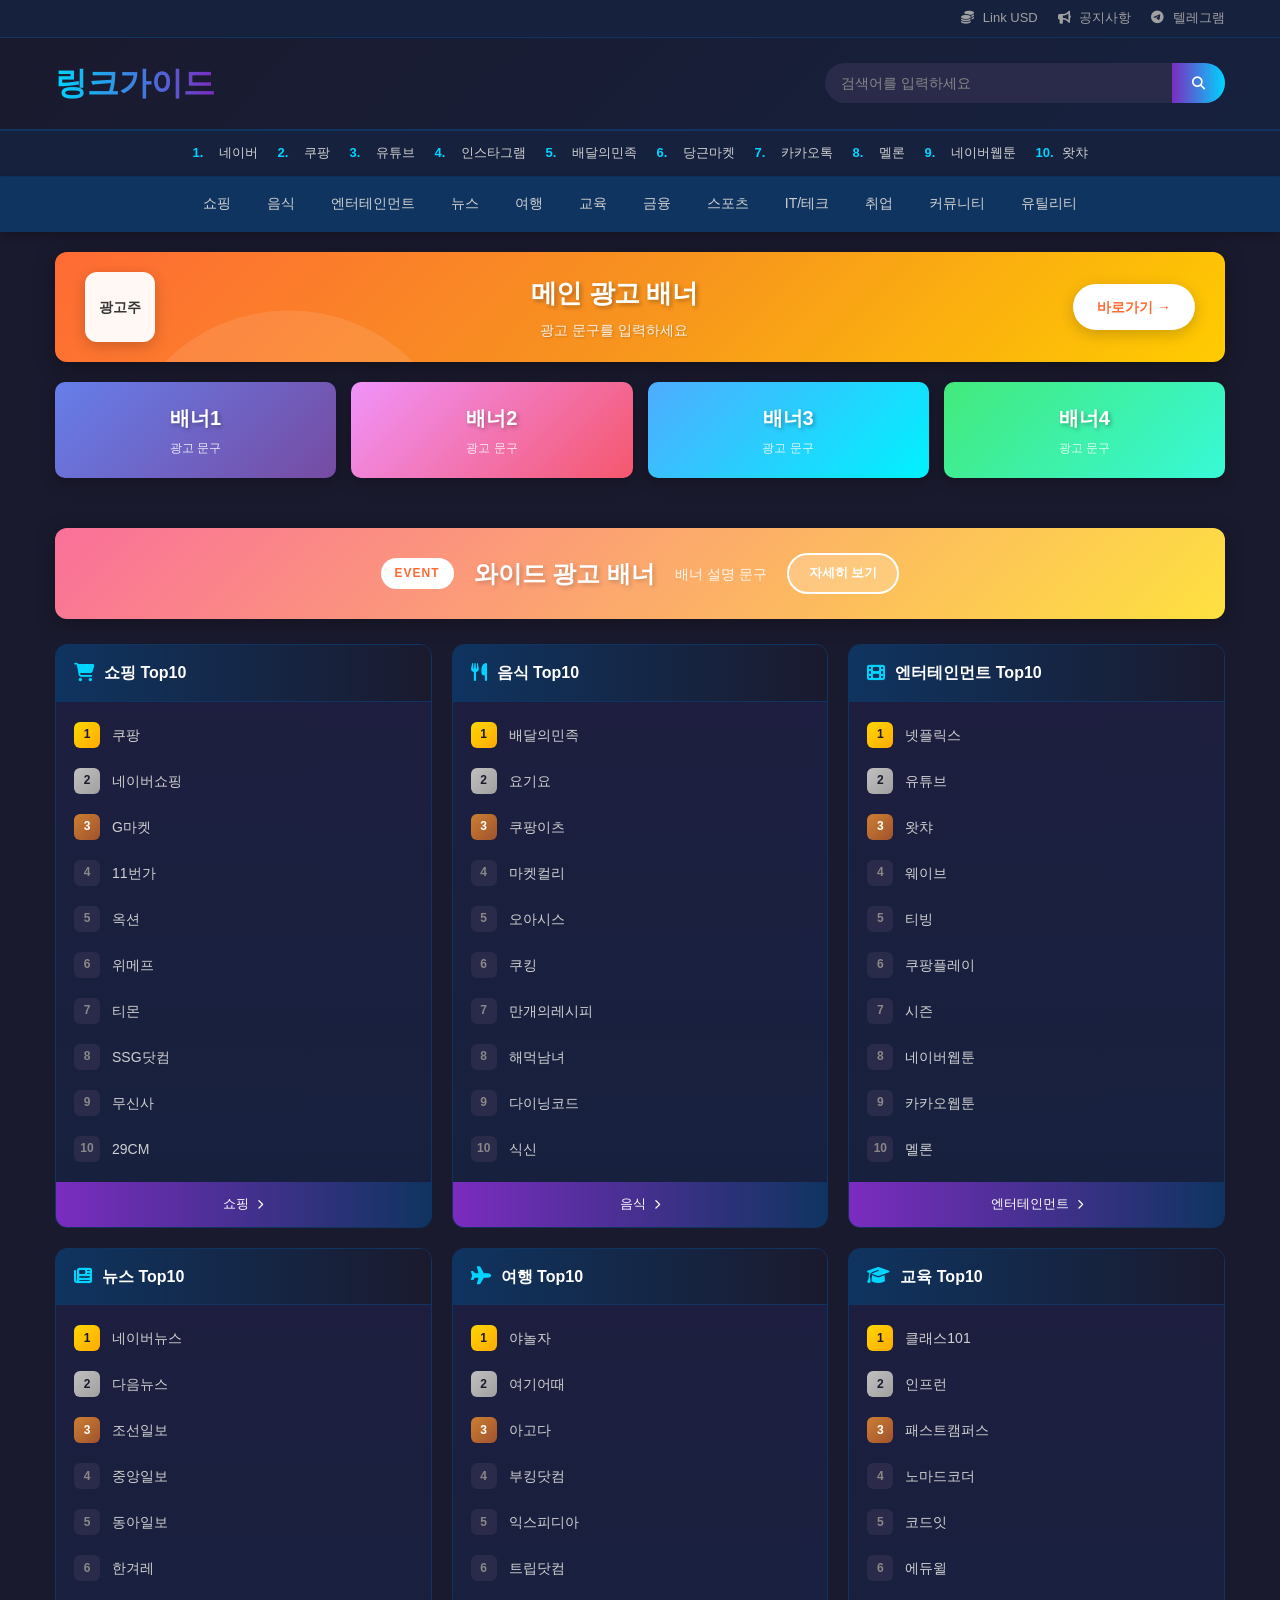
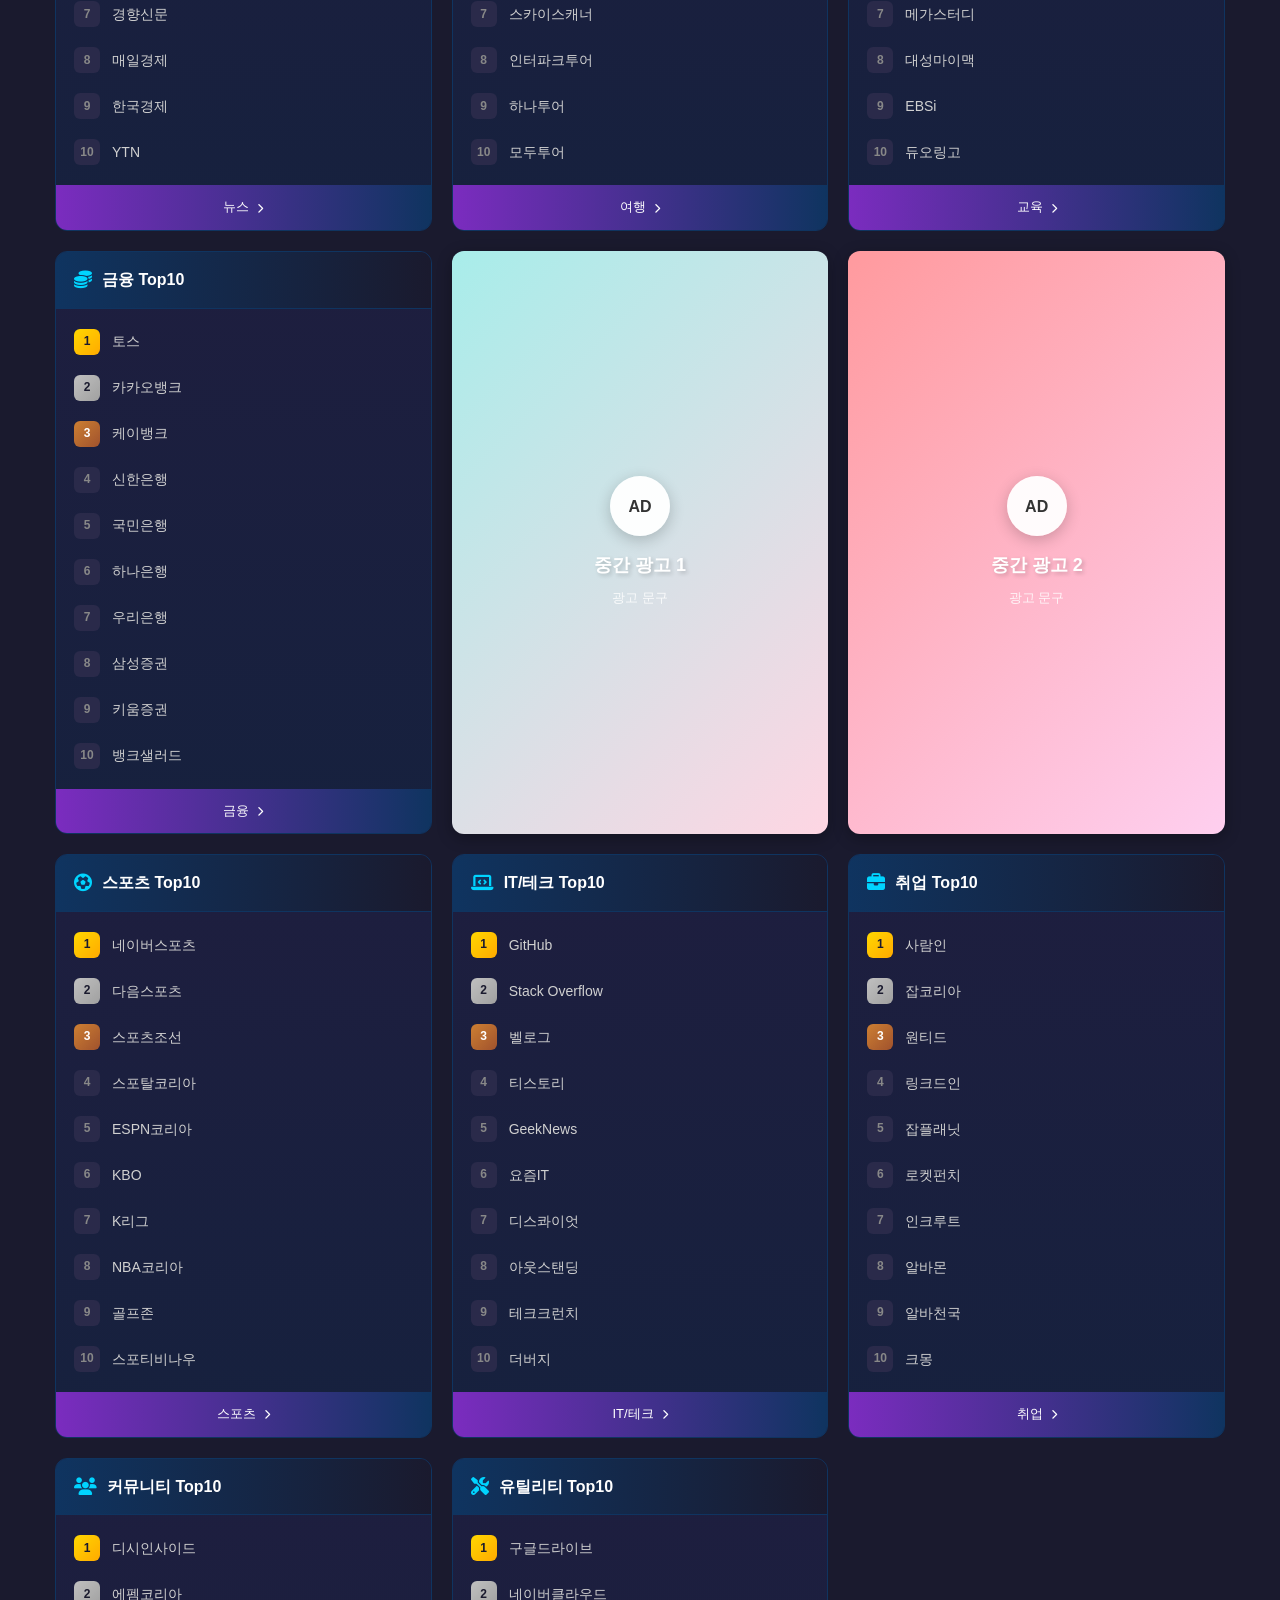
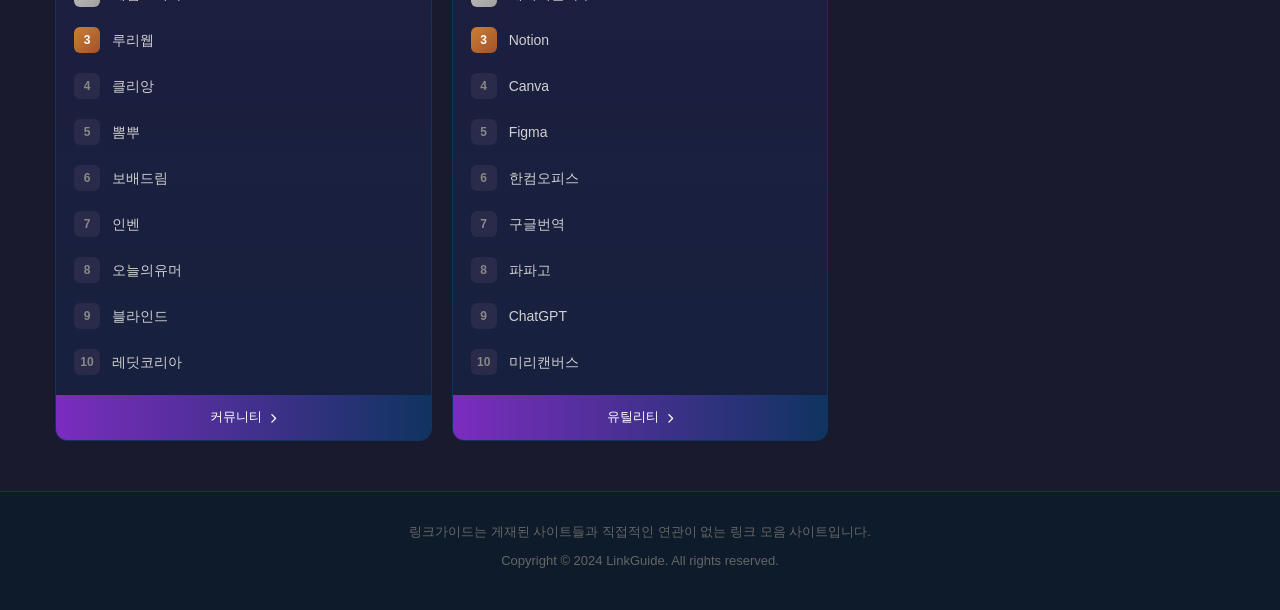
==== commit d25ed836: "Add files via upload" ====
--- a/index.html
+++ b/index.html
@@ -11,7 +11,7 @@
     <!-- 상단 알림바 -->
     <div class="top-bar">
         <div class="container">
-            <a href="tether-tools.html" class="top-link"><i class="fas fa-coins"></i> LinkUSD 도구</a>
+            <a href="link-usd.html" class="top-link"><i class="fas fa-coins"></i> Link USD</a>
             <a href="#" class="top-link"><i class="fas fa-bullhorn"></i> 공지사항</a>
             <a href="#" class="top-link"><i class="fab fa-telegram"></i> 텔레그램</a>
         </div>
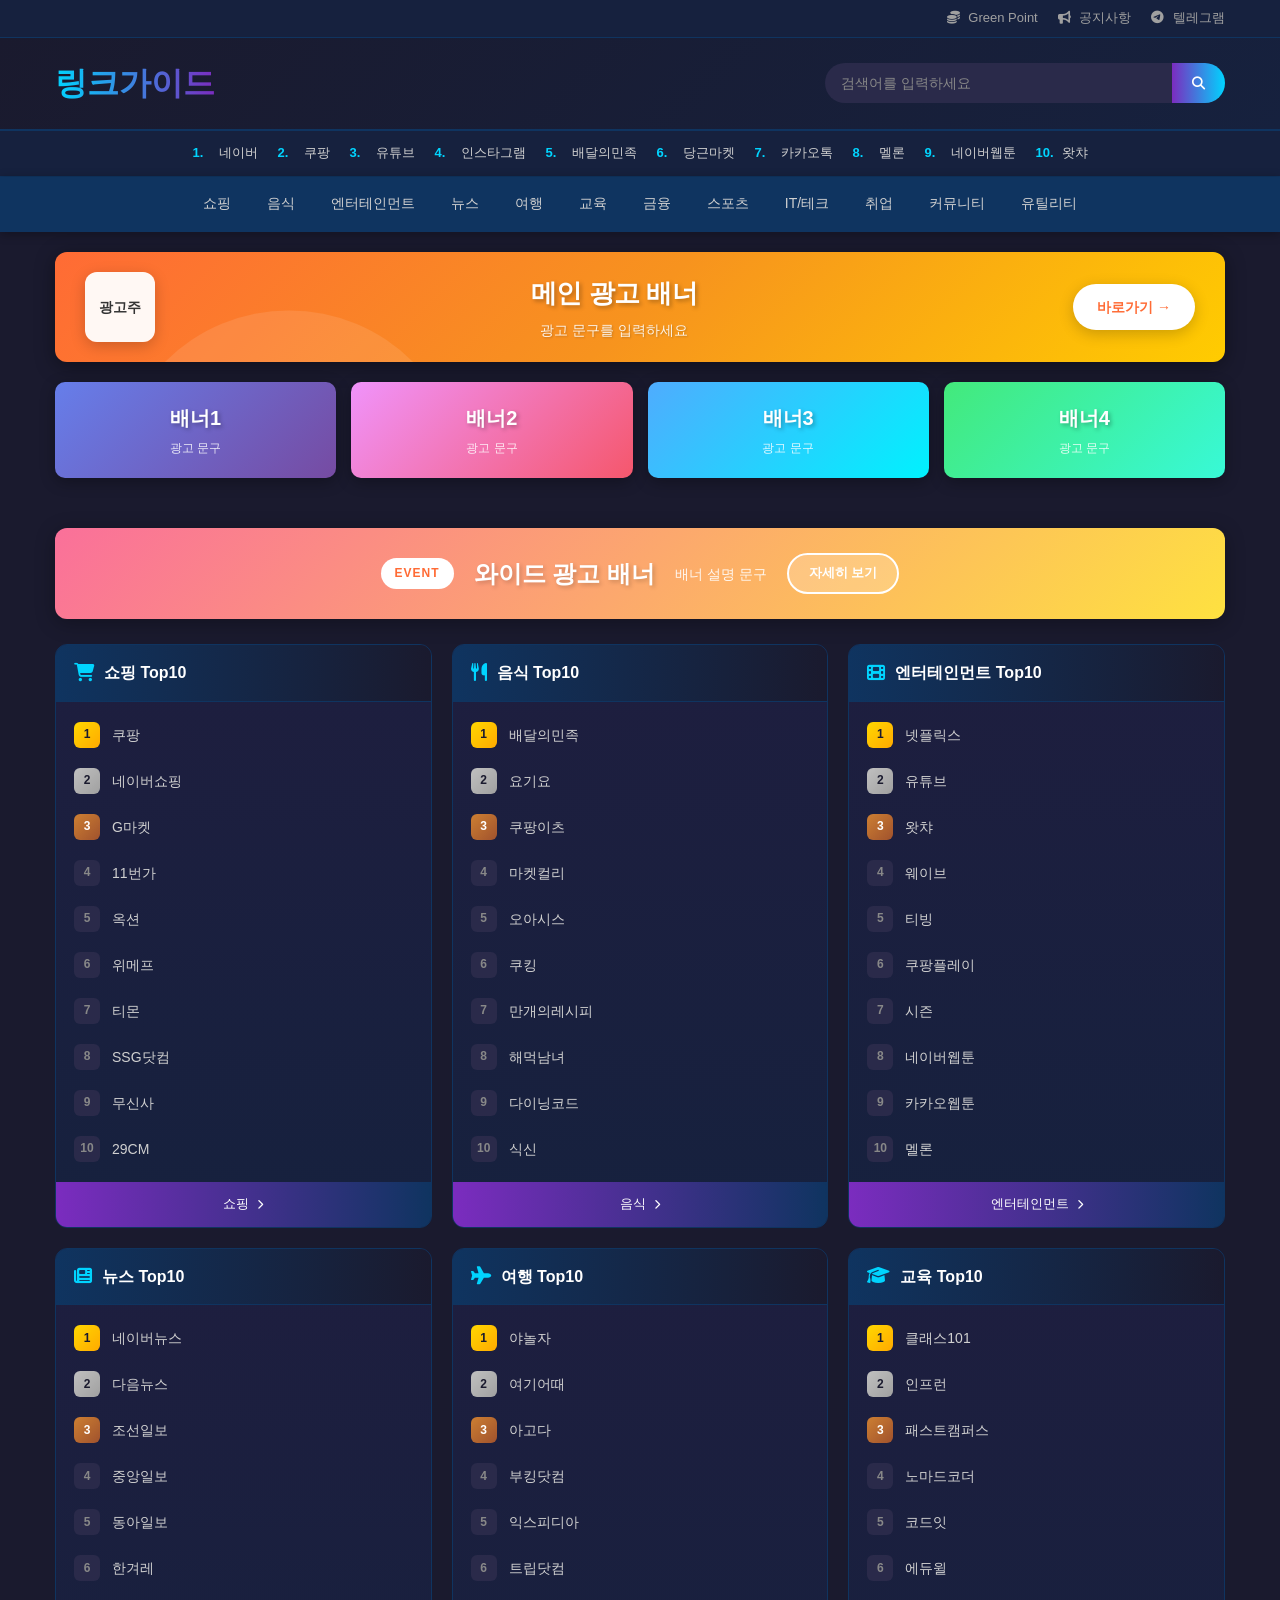
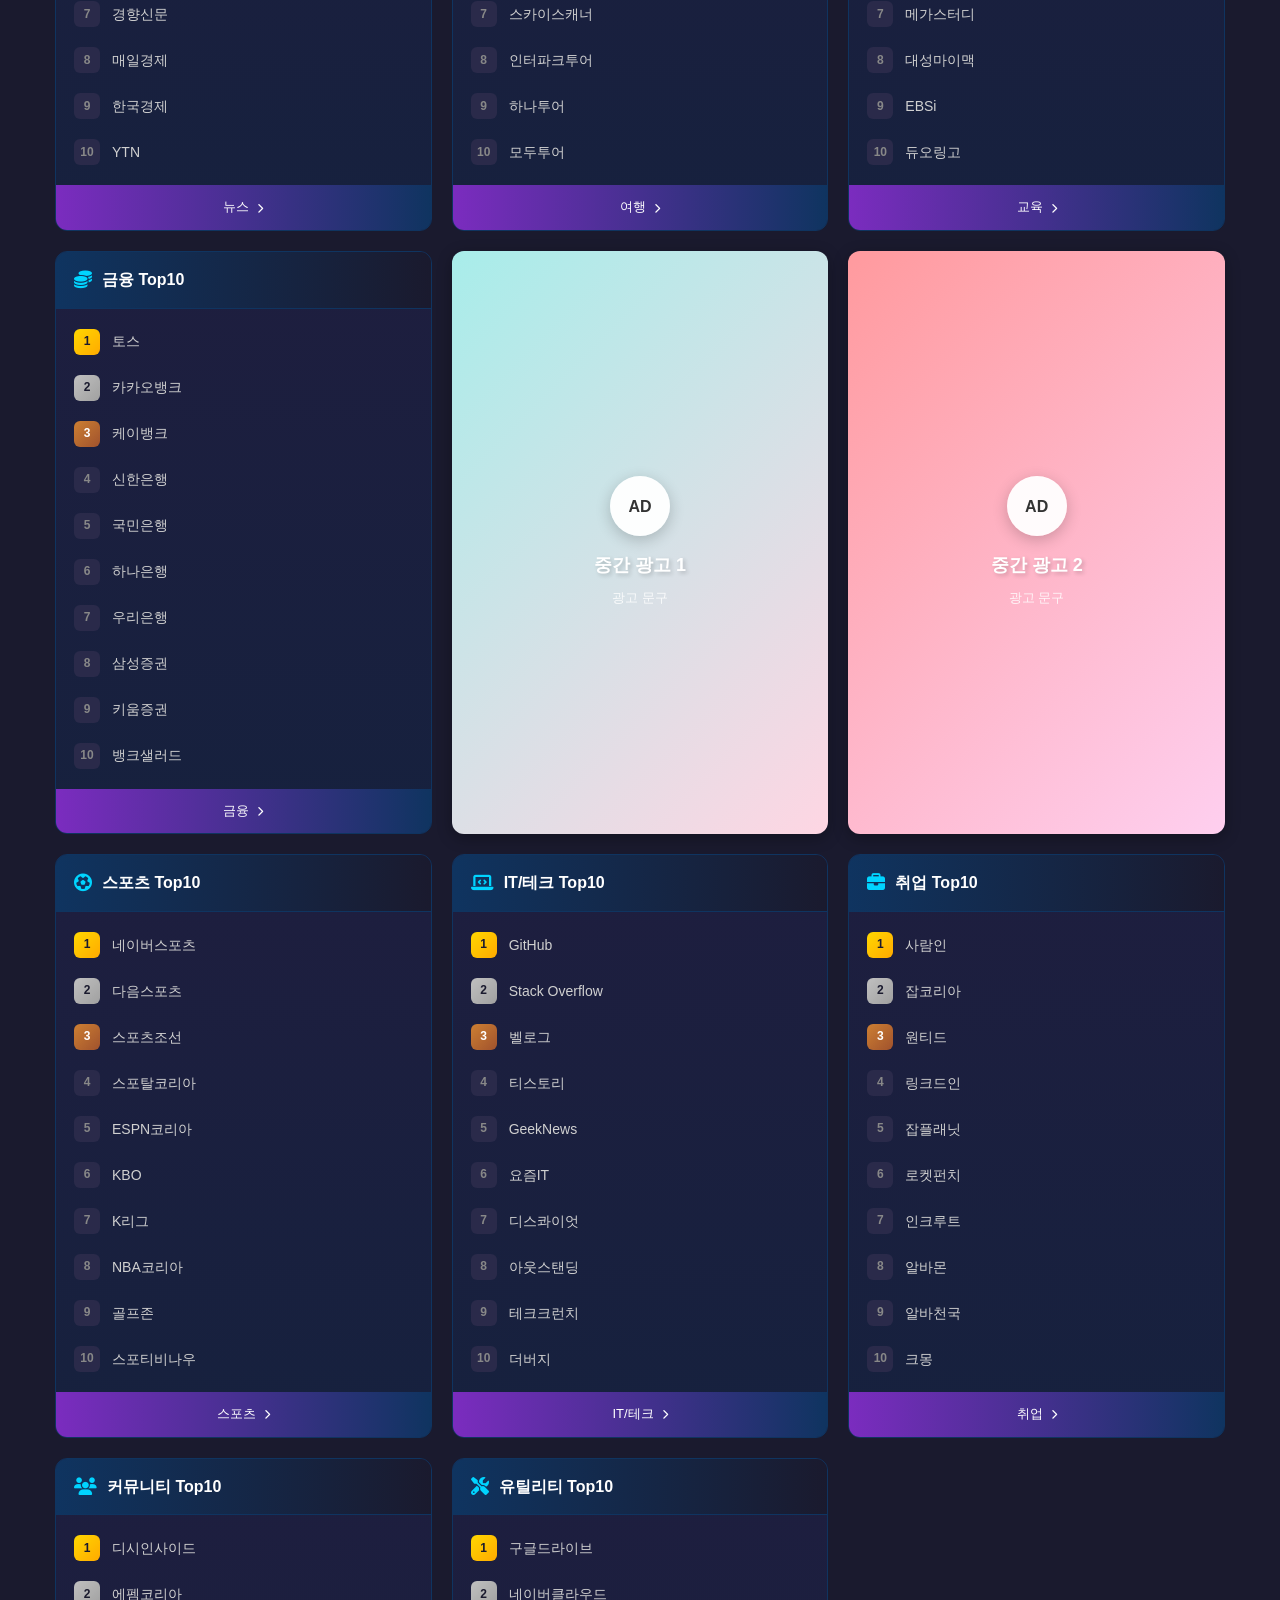
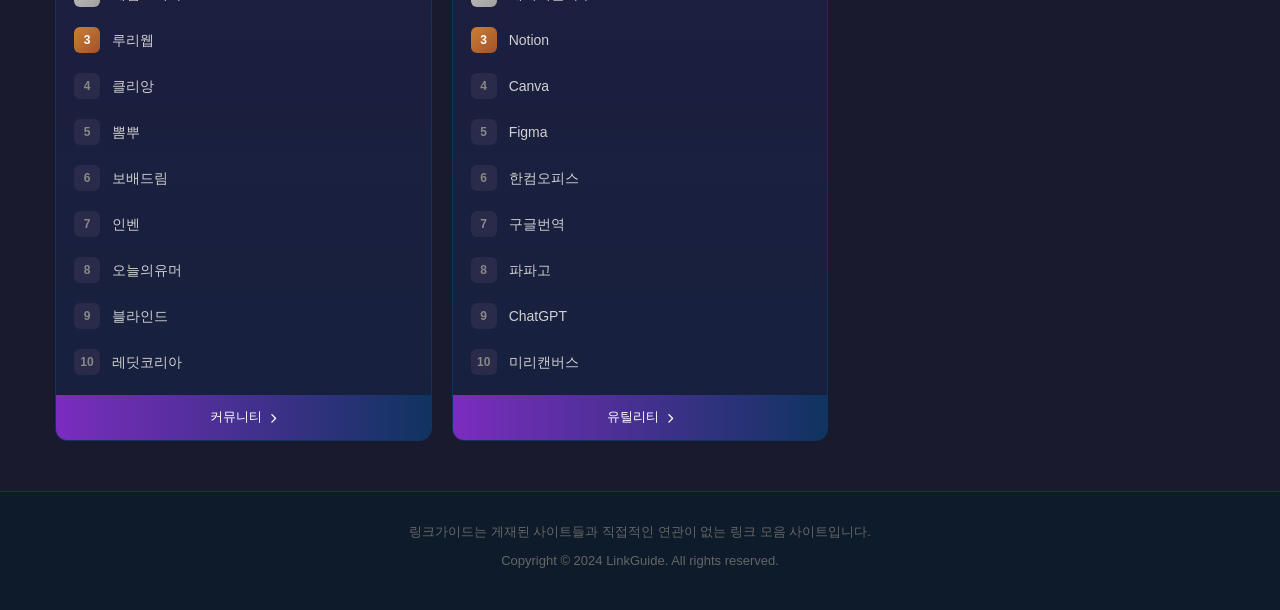
==== commit dffdbb0c: "Green Point (GRP) - 최종 배포" ====
--- a/index.html
+++ b/index.html
@@ -11,9 +11,9 @@
     <!-- 상단 알림바 -->
     <div class="top-bar">
         <div class="container">
-            <a href="link-usd.html" class="top-link"><i class="fas fa-coins"></i> Link USD</a>
+            <a href="green-point.html" class="top-link"><i class="fas fa-coins"></i> Green Point</a>
             <a href="#" class="top-link"><i class="fas fa-bullhorn"></i> 공지사항</a>
-            <a href="#" class="top-link"><i class="fab fa-telegram"></i> 텔레그램</a>
+            <a href="https://t.me/whywhyme1" class="top-link" target="_blank" rel="noopener"><i class="fab fa-telegram"></i> 텔레그램</a>
         </div>
     </div>
 
--- a/style.css
+++ b/style.css
@@ -1,855 +1,855 @@
-/* Reset & Base */
-* {
-    margin: 0;
-    padding: 0;
-    box-sizing: border-box;
-}
-
-body {
-    font-family: 'Malgun Gothic', '맑은 고딕', sans-serif;
-    background-color: #1a1a2e;
-    color: #ffffff;
-    line-height: 1.6;
-    min-height: 100vh;
-}
-
-a {
-    text-decoration: none;
-    color: inherit;
-    transition: color 0.2s;
-}
-
-ul, ol {
-    list-style: none;
-}
-
-.container {
-    max-width: 1200px;
-    margin: 0 auto;
-    padding: 0 15px;
-}
-
-/* 상단 알림바 */
-.top-bar {
-    background-color: #16213e;
-    padding: 8px 0;
-    border-bottom: 1px solid #0f3460;
-}
-
-.top-bar .container {
-    display: flex;
-    justify-content: flex-end;
-    gap: 20px;
-}
-
-.top-link {
-    font-size: 13px;
-    color: #a0a0a0;
-}
-
-.top-link:hover {
-    color: #00d4ff;
-}
-
-.top-link i {
-    margin-right: 5px;
-}
-
-/* 헤더 */
-.header {
-    background: linear-gradient(135deg, #1a1a2e 0%, #16213e 100%);
-    padding: 20px 0;
-    border-bottom: 2px solid #0f3460;
-}
-
-.header .container {
-    display: flex;
-    justify-content: space-between;
-    align-items: center;
-    flex-wrap: wrap;
-    gap: 15px;
-}
-
-.logo a {
-    font-size: 32px;
-    font-weight: bold;
-    background: linear-gradient(90deg, #00d4ff, #7b2cbf);
-    -webkit-background-clip: text;
-    -webkit-text-fill-color: transparent;
-    background-clip: text;
-}
-
-.search-box {
-    display: flex;
-    max-width: 400px;
-    width: 100%;
-}
-
-.search-box input {
-    flex: 1;
-    padding: 12px 16px;
-    border: none;
-    border-radius: 25px 0 0 25px;
-    background-color: #2a2a4a;
-    color: #fff;
-    font-size: 14px;
-    outline: none;
-}
-
-.search-box input::placeholder {
-    color: #888;
-}
-
-.search-box button {
-    padding: 12px 20px;
-    border: none;
-    border-radius: 0 25px 25px 0;
-    background: linear-gradient(90deg, #7b2cbf, #00d4ff);
-    color: #fff;
-    cursor: pointer;
-    transition: opacity 0.2s;
-}
-
-.search-box button:hover {
-    opacity: 0.8;
-}
-
-/* 인기 검색어 */
-.popular-keywords {
-    background-color: #16213e;
-    padding: 12px 0;
-    border-bottom: 1px solid #0f3460;
-}
-
-.keyword-list {
-    display: flex;
-    flex-wrap: wrap;
-    gap: 8px 20px;
-    justify-content: center;
-    counter-reset: keyword;
-}
-
-.keyword-list li {
-    counter-increment: keyword;
-    display: flex;
-    align-items: center;
-    font-size: 13px;
-}
-
-.keyword-list li::before {
-    content: counter(keyword) ".";
-    color: #00d4ff;
-    font-weight: bold;
-    margin-right: 6px;
-    min-width: 20px;
-}
-
-.keyword-list a {
-    color: #d0d0d0;
-}
-
-.keyword-list a:hover {
-    color: #00d4ff;
-}
-
-/* 메인 네비게이션 */
-.main-nav {
-    background-color: #0f3460;
-    padding: 0;
-    position: sticky;
-    top: 0;
-    z-index: 100;
-    box-shadow: 0 2px 10px rgba(0, 0, 0, 0.3);
-}
-
-.nav-list {
-    display: flex;
-    flex-wrap: wrap;
-    justify-content: center;
-}
-
-.nav-list li a {
-    display: block;
-    padding: 15px 18px;
-    font-size: 14px;
-    font-weight: 500;
-    color: #d0d0d0;
-    transition: all 0.2s;
-    border-bottom: 3px solid transparent;
-}
-
-.nav-list li a:hover,
-.nav-list li a.active {
-    color: #00d4ff;
-    background-color: rgba(0, 212, 255, 0.1);
-    border-bottom-color: #00d4ff;
-}
-
-/* 메인 광고 배너 */
-.banner-area {
-    padding: 20px 0 10px;
-    background-color: #1a1a2e;
-}
-
-.main-banner {
-    border-radius: 12px;
-    overflow: hidden;
-    box-shadow: 0 4px 20px rgba(0, 0, 0, 0.4);
-}
-
-.main-banner a {
-    display: block;
-}
-
-.big-banner {
-    background: linear-gradient(135deg, #ff6b35 0%, #f7931e 50%, #ffcc00 100%);
-    position: relative;
-}
-
-.big-banner::before {
-    content: '';
-    position: absolute;
-    top: 0;
-    left: 0;
-    right: 0;
-    bottom: 0;
-    background: url('data:image/svg+xml,<svg xmlns="http://www.w3.org/2000/svg" viewBox="0 0 100 100"><circle cx="20" cy="20" r="15" fill="rgba(255,255,255,0.1)"/><circle cx="80" cy="60" r="25" fill="rgba(255,255,255,0.08)"/></svg>');
-    background-size: cover;
-    pointer-events: none;
-}
-
-.banner-inner {
-    display: flex;
-    align-items: center;
-    justify-content: space-between;
-    padding: 20px 30px;
-    min-height: 100px;
-    position: relative;
-    z-index: 1;
-}
-
-.banner-logo {
-    width: 70px;
-    height: 70px;
-    background: rgba(255, 255, 255, 0.95);
-    border-radius: 12px;
-    display: flex;
-    align-items: center;
-    justify-content: center;
-    font-size: 14px;
-    font-weight: bold;
-    color: #333;
-    box-shadow: 0 4px 15px rgba(0, 0, 0, 0.2);
-    flex-shrink: 0;
-}
-
-.banner-text-wrap {
-    flex: 1;
-    margin: 0 25px;
-    text-align: center;
-}
-
-.banner-title {
-    display: block;
-    font-size: 26px;
-    font-weight: 900;
-    color: #fff;
-    text-shadow: 2px 2px 4px rgba(0, 0, 0, 0.3);
-    letter-spacing: -0.5px;
-    margin-bottom: 5px;
-}
-
-.banner-desc {
-    display: block;
-    font-size: 14px;
-    color: rgba(255, 255, 255, 0.9);
-    text-shadow: 1px 1px 2px rgba(0, 0, 0, 0.2);
-}
-
-.banner-cta {
-    background: #fff;
-    color: #ff6b35;
-    padding: 12px 24px;
-    border-radius: 25px;
-    font-size: 14px;
-    font-weight: bold;
-    box-shadow: 0 4px 15px rgba(0, 0, 0, 0.2);
-    transition: transform 0.2s;
-    flex-shrink: 0;
-}
-
-.big-banner:hover .banner-cta {
-    transform: scale(1.05);
-}
-
-/* 서브 배너 그리드 */
-.sub-banner-area {
-    padding: 10px 0 20px;
-    background-color: #1a1a2e;
-}
-
-.sub-banner-grid {
-    display: grid;
-    grid-template-columns: repeat(4, 1fr);
-    gap: 15px;
-}
-
-.sub-banner {
-    border-radius: 10px;
-    overflow: hidden;
-    box-shadow: 0 4px 15px rgba(0, 0, 0, 0.3);
-    transition: transform 0.2s, box-shadow 0.2s;
-}
-
-.sub-banner:hover {
-    transform: translateY(-3px);
-    box-shadow: 0 8px 25px rgba(0, 0, 0, 0.4);
-}
-
-.sub-banner a {
-    display: block;
-}
-
-.sub-banner-inner {
-    padding: 20px 15px;
-    min-height: 90px;
-    display: flex;
-    flex-direction: column;
-    justify-content: center;
-    align-items: center;
-    text-align: center;
-    position: relative;
-}
-
-.sub-banner-inner::before {
-    content: '';
-    position: absolute;
-    top: -50%;
-    right: -50%;
-    width: 100px;
-    height: 100px;
-    background: rgba(255, 255, 255, 0.1);
-    border-radius: 50%;
-}
-
-.sub-banner-name {
-    display: block;
-    font-size: 20px;
-    font-weight: 900;
-    color: #fff;
-    text-shadow: 2px 2px 4px rgba(0, 0, 0, 0.3);
-    margin-bottom: 5px;
-    position: relative;
-    z-index: 1;
-}
-
-.sub-banner-text {
-    font-size: 12px;
-    color: rgba(255, 255, 255, 0.85);
-    position: relative;
-    z-index: 1;
-}
-
-/* 배너 그라데이션 종류 */
-.gradient-1 {
-    background: linear-gradient(135deg, #667eea 0%, #764ba2 100%);
-}
-
-.gradient-2 {
-    background: linear-gradient(135deg, #f093fb 0%, #f5576c 100%);
-}
-
-.gradient-3 {
-    background: linear-gradient(135deg, #4facfe 0%, #00f2fe 100%);
-}
-
-.gradient-4 {
-    background: linear-gradient(135deg, #43e97b 0%, #38f9d7 100%);
-}
-
-.gradient-5 {
-    background: linear-gradient(135deg, #fa709a 0%, #fee140 100%);
-}
-
-.gradient-6 {
-    background: linear-gradient(135deg, #a8edea 0%, #fed6e3 100%);
-}
-
-.gradient-7 {
-    background: linear-gradient(135deg, #ff9a9e 0%, #fecfef 100%);
-}
-
-.gradient-8 {
-    background: linear-gradient(135deg, #ffecd2 0%, #fcb69f 100%);
-}
-
-/* 반응형 배너 */
-@media (max-width: 992px) {
-    .sub-banner-grid {
-        grid-template-columns: repeat(2, 1fr);
-    }
-}
-
-@media (max-width: 576px) {
-    .sub-banner-grid {
-        grid-template-columns: 1fr;
-    }
-    
-    .banner-inner {
-        flex-direction: column;
-        text-align: center;
-        padding: 20px;
-    }
-    
-    .banner-logo {
-        margin-bottom: 15px;
-    }
-    
-    .banner-text-wrap {
-        margin: 0 0 15px 0;
-    }
-    
-    .banner-title {
-        font-size: 20px;
-    }
-}
-
-/* 메인 콘텐츠 */
-.main-content {
-    padding: 30px 0 50px;
-}
-
-/* 와이드 배너 */
-.wide-banner-wrap {
-    margin-bottom: 25px;
-}
-
-.wide-banner {
-    display: block;
-    border-radius: 12px;
-    overflow: hidden;
-    box-shadow: 0 4px 20px rgba(0, 0, 0, 0.3);
-    transition: transform 0.2s;
-}
-
-.wide-banner:hover {
-    transform: translateY(-2px);
-}
-
-.wide-banner-content {
-    display: flex;
-    align-items: center;
-    justify-content: center;
-    gap: 20px;
-    padding: 25px 30px;
-    min-height: 80px;
-}
-
-.wide-banner-badge {
-    background: #fff;
-    color: #ff6b35;
-    padding: 6px 14px;
-    border-radius: 20px;
-    font-size: 12px;
-    font-weight: 900;
-    letter-spacing: 1px;
-}
-
-.wide-banner-title {
-    font-size: 24px;
-    font-weight: 900;
-    color: #fff;
-    text-shadow: 2px 2px 4px rgba(0, 0, 0, 0.2);
-}
-
-.wide-banner-desc {
-    font-size: 14px;
-    color: rgba(255, 255, 255, 0.9);
-}
-
-.wide-banner-btn {
-    background: rgba(255, 255, 255, 0.2);
-    border: 2px solid #fff;
-    color: #fff;
-    padding: 8px 20px;
-    border-radius: 25px;
-    font-size: 13px;
-    font-weight: bold;
-    transition: background 0.2s;
-}
-
-.wide-banner:hover .wide-banner-btn {
-    background: rgba(255, 255, 255, 0.3);
-}
-
-/* 중간 배너 (그리드 내) */
-.mid-banner-wrap {
-    grid-column: span 1;
-}
-
-.mid-banner {
-    display: block;
-    height: 100%;
-    border-radius: 12px;
-    overflow: hidden;
-    box-shadow: 0 4px 15px rgba(0, 0, 0, 0.3);
-    transition: transform 0.2s;
-}
-
-.mid-banner:hover {
-    transform: translateY(-3px);
-}
-
-.mid-banner-inner {
-    height: 100%;
-    min-height: 200px;
-    padding: 25px 20px;
-    display: flex;
-    flex-direction: column;
-    align-items: center;
-    justify-content: center;
-    text-align: center;
-    position: relative;
-    overflow: hidden;
-}
-
-.mid-banner-inner::before {
-    content: '';
-    position: absolute;
-    top: -30%;
-    right: -30%;
-    width: 150px;
-    height: 150px;
-    background: rgba(255, 255, 255, 0.15);
-    border-radius: 50%;
-}
-
-.mid-banner-inner::after {
-    content: '';
-    position: absolute;
-    bottom: -20%;
-    left: -20%;
-    width: 100px;
-    height: 100px;
-    background: rgba(255, 255, 255, 0.1);
-    border-radius: 50%;
-}
-
-.mid-banner-logo {
-    width: 60px;
-    height: 60px;
-    background: rgba(255, 255, 255, 0.95);
-    border-radius: 50%;
-    display: flex;
-    align-items: center;
-    justify-content: center;
-    font-size: 16px;
-    font-weight: 900;
-    color: #333;
-    margin-bottom: 15px;
-    box-shadow: 0 4px 15px rgba(0, 0, 0, 0.2);
-    position: relative;
-    z-index: 1;
-}
-
-.mid-banner-text {
-    position: relative;
-    z-index: 1;
-}
-
-.mid-title {
-    display: block;
-    font-size: 18px;
-    font-weight: 900;
-    color: #fff;
-    text-shadow: 2px 2px 4px rgba(0, 0, 0, 0.2);
-    margin-bottom: 8px;
-}
-
-.mid-desc {
-    display: block;
-    font-size: 13px;
-    color: rgba(255, 255, 255, 0.85);
-}
-
-@media (max-width: 768px) {
-    .wide-banner-content {
-        flex-direction: column;
-        gap: 10px;
-        text-align: center;
-    }
-    
-    .wide-banner-title {
-        font-size: 18px;
-    }
-}
-
-.sections-grid {
-    display: grid;
-    grid-template-columns: repeat(auto-fill, minmax(280px, 1fr));
-    gap: 20px;
-}
-
-/* 카테고리 섹션 */
-.category-section {
-    background: linear-gradient(180deg, #1e1e3f 0%, #16213e 100%);
-    border-radius: 12px;
-    overflow: hidden;
-    border: 1px solid #0f3460;
-    transition: transform 0.2s, box-shadow 0.2s;
-}
-
-.category-section:hover {
-    transform: translateY(-3px);
-    box-shadow: 0 8px 25px rgba(0, 212, 255, 0.15);
-}
-
-.section-header {
-    background: linear-gradient(90deg, #0f3460, #1a1a2e);
-    padding: 15px 18px;
-    display: flex;
-    align-items: center;
-    gap: 10px;
-    border-bottom: 1px solid #0f3460;
-}
-
-.section-header i {
-    font-size: 18px;
-    color: #00d4ff;
-}
-
-.section-header h2 {
-    font-size: 16px;
-    font-weight: 600;
-    color: #fff;
-}
-
-/* 랭킹 리스트 */
-.rank-list {
-    padding: 10px 0;
-}
-
-.rank-item {
-    display: flex;
-    align-items: center;
-    padding: 10px 18px;
-    transition: background-color 0.2s;
-}
-
-.rank-item:hover {
-    background-color: rgba(0, 212, 255, 0.08);
-}
-
-.rank-num {
-    width: 26px;
-    height: 26px;
-    display: flex;
-    justify-content: center;
-    align-items: center;
-    font-size: 12px;
-    font-weight: bold;
-    border-radius: 6px;
-    background-color: #2a2a4a;
-    color: #888;
-    margin-right: 12px;
-    flex-shrink: 0;
-}
-
-.rank-num.rank-1 {
-    background: linear-gradient(135deg, #ffd700, #ffaa00);
-    color: #1a1a2e;
-}
-
-.rank-num.rank-2 {
-    background: linear-gradient(135deg, #c0c0c0, #a0a0a0);
-    color: #1a1a2e;
-}
-
-.rank-num.rank-3 {
-    background: linear-gradient(135deg, #cd7f32, #a0522d);
-    color: #fff;
-}
-
-.rank-item a {
-    font-size: 14px;
-    color: #d0d0d0;
-    font-weight: 500;
-    white-space: nowrap;
-    overflow: hidden;
-    text-overflow: ellipsis;
-}
-
-.rank-item:hover a {
-    color: #00d4ff;
-}
-
-/* 더보기 버튼 */
-.more-btn {
-    display: flex;
-    justify-content: center;
-    align-items: center;
-    gap: 8px;
-    padding: 12px;
-    background: linear-gradient(90deg, #7b2cbf, #0f3460);
-    color: #fff;
-    font-size: 13px;
-    font-weight: 500;
-    transition: opacity 0.2s;
-}
-
-.more-btn:hover {
-    opacity: 0.85;
-}
-
-.more-btn i {
-    font-size: 10px;
-}
-
-/* 푸터 */
-.footer {
-    background-color: #0d1b2a;
-    padding: 30px 0;
-    text-align: center;
-    border-top: 1px solid #0f3460;
-    position: relative;
-}
-
-.footer p {
-    font-size: 13px;
-    color: #666;
-    margin-bottom: 8px;
-}
-
-.scroll-top {
-    position: fixed;
-    bottom: 30px;
-    right: 30px;
-    width: 45px;
-    height: 45px;
-    border-radius: 50%;
-    background: linear-gradient(135deg, #7b2cbf, #00d4ff);
-    border: none;
-    color: #fff;
-    font-size: 18px;
-    cursor: pointer;
-    box-shadow: 0 4px 15px rgba(0, 212, 255, 0.3);
-    transition: transform 0.2s, opacity 0.2s;
-    z-index: 1000;
-}
-
-.scroll-top:hover {
-    transform: scale(1.1);
-}
-
-/* 반응형 */
-@media (max-width: 768px) {
-    .header .container {
-        flex-direction: column;
-        text-align: center;
-    }
-
-    .search-box {
-        max-width: 100%;
-    }
-
-    .logo a {
-        font-size: 26px;
-    }
-
-    .nav-list li a {
-        padding: 12px 12px;
-        font-size: 13px;
-    }
-
-    .sections-grid {
-        grid-template-columns: 1fr;
-    }
-
-    .keyword-list {
-        gap: 5px 15px;
-    }
-
-    .keyword-list li {
-        font-size: 12px;
-    }
-
-    .scroll-top {
-        width: 40px;
-        height: 40px;
-        bottom: 20px;
-        right: 20px;
-    }
-}
-
-@media (max-width: 480px) {
-    .top-bar .container {
-        justify-content: center;
-    }
-
-    .nav-list {
-        justify-content: flex-start;
-        overflow-x: auto;
-        flex-wrap: nowrap;
-        -webkit-overflow-scrolling: touch;
-    }
-
-    .nav-list li a {
-        white-space: nowrap;
-    }
-
-    .banner-content {
-        height: 70px;
-    }
-
-    .banner-text {
-        font-size: 14px;
-    }
-}
-
-/* 스크롤바 스타일링 */
-::-webkit-scrollbar {
-    width: 8px;
-    height: 8px;
-}
-
-::-webkit-scrollbar-track {
-    background: #1a1a2e;
-}
-
-::-webkit-scrollbar-thumb {
-    background: #0f3460;
-    border-radius: 4px;
-}
-
-::-webkit-scrollbar-thumb:hover {
-    background: #7b2cbf;
-}
-
-/* 애니메이션 */
-@keyframes fadeIn {
-    from {
-        opacity: 0;
-        transform: translateY(10px);
-    }
-    to {
-        opacity: 1;
-        transform: translateY(0);
-    }
-}
-
-.category-section {
-    animation: fadeIn 0.5s ease-out forwards;
-}
-
-.category-section:nth-child(1) { animation-delay: 0.05s; }
-.category-section:nth-child(2) { animation-delay: 0.1s; }
-.category-section:nth-child(3) { animation-delay: 0.15s; }
-.category-section:nth-child(4) { animation-delay: 0.2s; }
-.category-section:nth-child(5) { animation-delay: 0.25s; }
-.category-section:nth-child(6) { animation-delay: 0.3s; }
-.category-section:nth-child(7) { animation-delay: 0.35s; }
-.category-section:nth-child(8) { animation-delay: 0.4s; }
-.category-section:nth-child(9) { animation-delay: 0.45s; }
-.category-section:nth-child(10) { animation-delay: 0.5s; }
-.category-section:nth-child(11) { animation-delay: 0.55s; }
-.category-section:nth-child(12) { animation-delay: 0.6s; }
+/* Reset & Base */
+* {
+    margin: 0;
+    padding: 0;
+    box-sizing: border-box;
+}
+
+body {
+    font-family: 'Malgun Gothic', '맑은 고딕', sans-serif;
+    background-color: #1a1a2e;
+    color: #ffffff;
+    line-height: 1.6;
+    min-height: 100vh;
+}
+
+a {
+    text-decoration: none;
+    color: inherit;
+    transition: color 0.2s;
+}
+
+ul, ol {
+    list-style: none;
+}
+
+.container {
+    max-width: 1200px;
+    margin: 0 auto;
+    padding: 0 15px;
+}
+
+/* 상단 알림바 */
+.top-bar {
+    background-color: #16213e;
+    padding: 8px 0;
+    border-bottom: 1px solid #0f3460;
+}
+
+.top-bar .container {
+    display: flex;
+    justify-content: flex-end;
+    gap: 20px;
+}
+
+.top-link {
+    font-size: 13px;
+    color: #a0a0a0;
+}
+
+.top-link:hover {
+    color: #00d4ff;
+}
+
+.top-link i {
+    margin-right: 5px;
+}
+
+/* 헤더 */
+.header {
+    background: linear-gradient(135deg, #1a1a2e 0%, #16213e 100%);
+    padding: 20px 0;
+    border-bottom: 2px solid #0f3460;
+}
+
+.header .container {
+    display: flex;
+    justify-content: space-between;
+    align-items: center;
+    flex-wrap: wrap;
+    gap: 15px;
+}
+
+.logo a {
+    font-size: 32px;
+    font-weight: bold;
+    background: linear-gradient(90deg, #00d4ff, #7b2cbf);
+    -webkit-background-clip: text;
+    -webkit-text-fill-color: transparent;
+    background-clip: text;
+}
+
+.search-box {
+    display: flex;
+    max-width: 400px;
+    width: 100%;
+}
+
+.search-box input {
+    flex: 1;
+    padding: 12px 16px;
+    border: none;
+    border-radius: 25px 0 0 25px;
+    background-color: #2a2a4a;
+    color: #fff;
+    font-size: 14px;
+    outline: none;
+}
+
+.search-box input::placeholder {
+    color: #888;
+}
+
+.search-box button {
+    padding: 12px 20px;
+    border: none;
+    border-radius: 0 25px 25px 0;
+    background: linear-gradient(90deg, #7b2cbf, #00d4ff);
+    color: #fff;
+    cursor: pointer;
+    transition: opacity 0.2s;
+}
+
+.search-box button:hover {
+    opacity: 0.8;
+}
+
+/* 인기 검색어 */
+.popular-keywords {
+    background-color: #16213e;
+    padding: 12px 0;
+    border-bottom: 1px solid #0f3460;
+}
+
+.keyword-list {
+    display: flex;
+    flex-wrap: wrap;
+    gap: 8px 20px;
+    justify-content: center;
+    counter-reset: keyword;
+}
+
+.keyword-list li {
+    counter-increment: keyword;
+    display: flex;
+    align-items: center;
+    font-size: 13px;
+}
+
+.keyword-list li::before {
+    content: counter(keyword) ".";
+    color: #00d4ff;
+    font-weight: bold;
+    margin-right: 6px;
+    min-width: 20px;
+}
+
+.keyword-list a {
+    color: #d0d0d0;
+}
+
+.keyword-list a:hover {
+    color: #00d4ff;
+}
+
+/* 메인 네비게이션 */
+.main-nav {
+    background-color: #0f3460;
+    padding: 0;
+    position: sticky;
+    top: 0;
+    z-index: 100;
+    box-shadow: 0 2px 10px rgba(0, 0, 0, 0.3);
+}
+
+.nav-list {
+    display: flex;
+    flex-wrap: wrap;
+    justify-content: center;
+}
+
+.nav-list li a {
+    display: block;
+    padding: 15px 18px;
+    font-size: 14px;
+    font-weight: 500;
+    color: #d0d0d0;
+    transition: all 0.2s;
+    border-bottom: 3px solid transparent;
+}
+
+.nav-list li a:hover,
+.nav-list li a.active {
+    color: #00d4ff;
+    background-color: rgba(0, 212, 255, 0.1);
+    border-bottom-color: #00d4ff;
+}
+
+/* 메인 광고 배너 */
+.banner-area {
+    padding: 20px 0 10px;
+    background-color: #1a1a2e;
+}
+
+.main-banner {
+    border-radius: 12px;
+    overflow: hidden;
+    box-shadow: 0 4px 20px rgba(0, 0, 0, 0.4);
+}
+
+.main-banner a {
+    display: block;
+}
+
+.big-banner {
+    background: linear-gradient(135deg, #ff6b35 0%, #f7931e 50%, #ffcc00 100%);
+    position: relative;
+}
+
+.big-banner::before {
+    content: '';
+    position: absolute;
+    top: 0;
+    left: 0;
+    right: 0;
+    bottom: 0;
+    background: url('data:image/svg+xml,<svg xmlns="http://www.w3.org/2000/svg" viewBox="0 0 100 100"><circle cx="20" cy="20" r="15" fill="rgba(255,255,255,0.1)"/><circle cx="80" cy="60" r="25" fill="rgba(255,255,255,0.08)"/></svg>');
+    background-size: cover;
+    pointer-events: none;
+}
+
+.banner-inner {
+    display: flex;
+    align-items: center;
+    justify-content: space-between;
+    padding: 20px 30px;
+    min-height: 100px;
+    position: relative;
+    z-index: 1;
+}
+
+.banner-logo {
+    width: 70px;
+    height: 70px;
+    background: rgba(255, 255, 255, 0.95);
+    border-radius: 12px;
+    display: flex;
+    align-items: center;
+    justify-content: center;
+    font-size: 14px;
+    font-weight: bold;
+    color: #333;
+    box-shadow: 0 4px 15px rgba(0, 0, 0, 0.2);
+    flex-shrink: 0;
+}
+
+.banner-text-wrap {
+    flex: 1;
+    margin: 0 25px;
+    text-align: center;
+}
+
+.banner-title {
+    display: block;
+    font-size: 26px;
+    font-weight: 900;
+    color: #fff;
+    text-shadow: 2px 2px 4px rgba(0, 0, 0, 0.3);
+    letter-spacing: -0.5px;
+    margin-bottom: 5px;
+}
+
+.banner-desc {
+    display: block;
+    font-size: 14px;
+    color: rgba(255, 255, 255, 0.9);
+    text-shadow: 1px 1px 2px rgba(0, 0, 0, 0.2);
+}
+
+.banner-cta {
+    background: #fff;
+    color: #ff6b35;
+    padding: 12px 24px;
+    border-radius: 25px;
+    font-size: 14px;
+    font-weight: bold;
+    box-shadow: 0 4px 15px rgba(0, 0, 0, 0.2);
+    transition: transform 0.2s;
+    flex-shrink: 0;
+}
+
+.big-banner:hover .banner-cta {
+    transform: scale(1.05);
+}
+
+/* 서브 배너 그리드 */
+.sub-banner-area {
+    padding: 10px 0 20px;
+    background-color: #1a1a2e;
+}
+
+.sub-banner-grid {
+    display: grid;
+    grid-template-columns: repeat(4, 1fr);
+    gap: 15px;
+}
+
+.sub-banner {
+    border-radius: 10px;
+    overflow: hidden;
+    box-shadow: 0 4px 15px rgba(0, 0, 0, 0.3);
+    transition: transform 0.2s, box-shadow 0.2s;
+}
+
+.sub-banner:hover {
+    transform: translateY(-3px);
+    box-shadow: 0 8px 25px rgba(0, 0, 0, 0.4);
+}
+
+.sub-banner a {
+    display: block;
+}
+
+.sub-banner-inner {
+    padding: 20px 15px;
+    min-height: 90px;
+    display: flex;
+    flex-direction: column;
+    justify-content: center;
+    align-items: center;
+    text-align: center;
+    position: relative;
+}
+
+.sub-banner-inner::before {
+    content: '';
+    position: absolute;
+    top: -50%;
+    right: -50%;
+    width: 100px;
+    height: 100px;
+    background: rgba(255, 255, 255, 0.1);
+    border-radius: 50%;
+}
+
+.sub-banner-name {
+    display: block;
+    font-size: 20px;
+    font-weight: 900;
+    color: #fff;
+    text-shadow: 2px 2px 4px rgba(0, 0, 0, 0.3);
+    margin-bottom: 5px;
+    position: relative;
+    z-index: 1;
+}
+
+.sub-banner-text {
+    font-size: 12px;
+    color: rgba(255, 255, 255, 0.85);
+    position: relative;
+    z-index: 1;
+}
+
+/* 배너 그라데이션 종류 */
+.gradient-1 {
+    background: linear-gradient(135deg, #667eea 0%, #764ba2 100%);
+}
+
+.gradient-2 {
+    background: linear-gradient(135deg, #f093fb 0%, #f5576c 100%);
+}
+
+.gradient-3 {
+    background: linear-gradient(135deg, #4facfe 0%, #00f2fe 100%);
+}
+
+.gradient-4 {
+    background: linear-gradient(135deg, #43e97b 0%, #38f9d7 100%);
+}
+
+.gradient-5 {
+    background: linear-gradient(135deg, #fa709a 0%, #fee140 100%);
+}
+
+.gradient-6 {
+    background: linear-gradient(135deg, #a8edea 0%, #fed6e3 100%);
+}
+
+.gradient-7 {
+    background: linear-gradient(135deg, #ff9a9e 0%, #fecfef 100%);
+}
+
+.gradient-8 {
+    background: linear-gradient(135deg, #ffecd2 0%, #fcb69f 100%);
+}
+
+/* 반응형 배너 */
+@media (max-width: 992px) {
+    .sub-banner-grid {
+        grid-template-columns: repeat(2, 1fr);
+    }
+}
+
+@media (max-width: 576px) {
+    .sub-banner-grid {
+        grid-template-columns: 1fr;
+    }
+    
+    .banner-inner {
+        flex-direction: column;
+        text-align: center;
+        padding: 20px;
+    }
+    
+    .banner-logo {
+        margin-bottom: 15px;
+    }
+    
+    .banner-text-wrap {
+        margin: 0 0 15px 0;
+    }
+    
+    .banner-title {
+        font-size: 20px;
+    }
+}
+
+/* 메인 콘텐츠 */
+.main-content {
+    padding: 30px 0 50px;
+}
+
+/* 와이드 배너 */
+.wide-banner-wrap {
+    margin-bottom: 25px;
+}
+
+.wide-banner {
+    display: block;
+    border-radius: 12px;
+    overflow: hidden;
+    box-shadow: 0 4px 20px rgba(0, 0, 0, 0.3);
+    transition: transform 0.2s;
+}
+
+.wide-banner:hover {
+    transform: translateY(-2px);
+}
+
+.wide-banner-content {
+    display: flex;
+    align-items: center;
+    justify-content: center;
+    gap: 20px;
+    padding: 25px 30px;
+    min-height: 80px;
+}
+
+.wide-banner-badge {
+    background: #fff;
+    color: #ff6b35;
+    padding: 6px 14px;
+    border-radius: 20px;
+    font-size: 12px;
+    font-weight: 900;
+    letter-spacing: 1px;
+}
+
+.wide-banner-title {
+    font-size: 24px;
+    font-weight: 900;
+    color: #fff;
+    text-shadow: 2px 2px 4px rgba(0, 0, 0, 0.2);
+}
+
+.wide-banner-desc {
+    font-size: 14px;
+    color: rgba(255, 255, 255, 0.9);
+}
+
+.wide-banner-btn {
+    background: rgba(255, 255, 255, 0.2);
+    border: 2px solid #fff;
+    color: #fff;
+    padding: 8px 20px;
+    border-radius: 25px;
+    font-size: 13px;
+    font-weight: bold;
+    transition: background 0.2s;
+}
+
+.wide-banner:hover .wide-banner-btn {
+    background: rgba(255, 255, 255, 0.3);
+}
+
+/* 중간 배너 (그리드 내) */
+.mid-banner-wrap {
+    grid-column: span 1;
+}
+
+.mid-banner {
+    display: block;
+    height: 100%;
+    border-radius: 12px;
+    overflow: hidden;
+    box-shadow: 0 4px 15px rgba(0, 0, 0, 0.3);
+    transition: transform 0.2s;
+}
+
+.mid-banner:hover {
+    transform: translateY(-3px);
+}
+
+.mid-banner-inner {
+    height: 100%;
+    min-height: 200px;
+    padding: 25px 20px;
+    display: flex;
+    flex-direction: column;
+    align-items: center;
+    justify-content: center;
+    text-align: center;
+    position: relative;
+    overflow: hidden;
+}
+
+.mid-banner-inner::before {
+    content: '';
+    position: absolute;
+    top: -30%;
+    right: -30%;
+    width: 150px;
+    height: 150px;
+    background: rgba(255, 255, 255, 0.15);
+    border-radius: 50%;
+}
+
+.mid-banner-inner::after {
+    content: '';
+    position: absolute;
+    bottom: -20%;
+    left: -20%;
+    width: 100px;
+    height: 100px;
+    background: rgba(255, 255, 255, 0.1);
+    border-radius: 50%;
+}
+
+.mid-banner-logo {
+    width: 60px;
+    height: 60px;
+    background: rgba(255, 255, 255, 0.95);
+    border-radius: 50%;
+    display: flex;
+    align-items: center;
+    justify-content: center;
+    font-size: 16px;
+    font-weight: 900;
+    color: #333;
+    margin-bottom: 15px;
+    box-shadow: 0 4px 15px rgba(0, 0, 0, 0.2);
+    position: relative;
+    z-index: 1;
+}
+
+.mid-banner-text {
+    position: relative;
+    z-index: 1;
+}
+
+.mid-title {
+    display: block;
+    font-size: 18px;
+    font-weight: 900;
+    color: #fff;
+    text-shadow: 2px 2px 4px rgba(0, 0, 0, 0.2);
+    margin-bottom: 8px;
+}
+
+.mid-desc {
+    display: block;
+    font-size: 13px;
+    color: rgba(255, 255, 255, 0.85);
+}
+
+@media (max-width: 768px) {
+    .wide-banner-content {
+        flex-direction: column;
+        gap: 10px;
+        text-align: center;
+    }
+    
+    .wide-banner-title {
+        font-size: 18px;
+    }
+}
+
+.sections-grid {
+    display: grid;
+    grid-template-columns: repeat(auto-fill, minmax(280px, 1fr));
+    gap: 20px;
+}
+
+/* 카테고리 섹션 */
+.category-section {
+    background: linear-gradient(180deg, #1e1e3f 0%, #16213e 100%);
+    border-radius: 12px;
+    overflow: hidden;
+    border: 1px solid #0f3460;
+    transition: transform 0.2s, box-shadow 0.2s;
+}
+
+.category-section:hover {
+    transform: translateY(-3px);
+    box-shadow: 0 8px 25px rgba(0, 212, 255, 0.15);
+}
+
+.section-header {
+    background: linear-gradient(90deg, #0f3460, #1a1a2e);
+    padding: 15px 18px;
+    display: flex;
+    align-items: center;
+    gap: 10px;
+    border-bottom: 1px solid #0f3460;
+}
+
+.section-header i {
+    font-size: 18px;
+    color: #00d4ff;
+}
+
+.section-header h2 {
+    font-size: 16px;
+    font-weight: 600;
+    color: #fff;
+}
+
+/* 랭킹 리스트 */
+.rank-list {
+    padding: 10px 0;
+}
+
+.rank-item {
+    display: flex;
+    align-items: center;
+    padding: 10px 18px;
+    transition: background-color 0.2s;
+}
+
+.rank-item:hover {
+    background-color: rgba(0, 212, 255, 0.08);
+}
+
+.rank-num {
+    width: 26px;
+    height: 26px;
+    display: flex;
+    justify-content: center;
+    align-items: center;
+    font-size: 12px;
+    font-weight: bold;
+    border-radius: 6px;
+    background-color: #2a2a4a;
+    color: #888;
+    margin-right: 12px;
+    flex-shrink: 0;
+}
+
+.rank-num.rank-1 {
+    background: linear-gradient(135deg, #ffd700, #ffaa00);
+    color: #1a1a2e;
+}
+
+.rank-num.rank-2 {
+    background: linear-gradient(135deg, #c0c0c0, #a0a0a0);
+    color: #1a1a2e;
+}
+
+.rank-num.rank-3 {
+    background: linear-gradient(135deg, #cd7f32, #a0522d);
+    color: #fff;
+}
+
+.rank-item a {
+    font-size: 14px;
+    color: #d0d0d0;
+    font-weight: 500;
+    white-space: nowrap;
+    overflow: hidden;
+    text-overflow: ellipsis;
+}
+
+.rank-item:hover a {
+    color: #00d4ff;
+}
+
+/* 더보기 버튼 */
+.more-btn {
+    display: flex;
+    justify-content: center;
+    align-items: center;
+    gap: 8px;
+    padding: 12px;
+    background: linear-gradient(90deg, #7b2cbf, #0f3460);
+    color: #fff;
+    font-size: 13px;
+    font-weight: 500;
+    transition: opacity 0.2s;
+}
+
+.more-btn:hover {
+    opacity: 0.85;
+}
+
+.more-btn i {
+    font-size: 10px;
+}
+
+/* 푸터 */
+.footer {
+    background-color: #0d1b2a;
+    padding: 30px 0;
+    text-align: center;
+    border-top: 1px solid #0f3460;
+    position: relative;
+}
+
+.footer p {
+    font-size: 13px;
+    color: #666;
+    margin-bottom: 8px;
+}
+
+.scroll-top {
+    position: fixed;
+    bottom: 30px;
+    right: 30px;
+    width: 45px;
+    height: 45px;
+    border-radius: 50%;
+    background: linear-gradient(135deg, #7b2cbf, #00d4ff);
+    border: none;
+    color: #fff;
+    font-size: 18px;
+    cursor: pointer;
+    box-shadow: 0 4px 15px rgba(0, 212, 255, 0.3);
+    transition: transform 0.2s, opacity 0.2s;
+    z-index: 1000;
+}
+
+.scroll-top:hover {
+    transform: scale(1.1);
+}
+
+/* 반응형 */
+@media (max-width: 768px) {
+    .header .container {
+        flex-direction: column;
+        text-align: center;
+    }
+
+    .search-box {
+        max-width: 100%;
+    }
+
+    .logo a {
+        font-size: 26px;
+    }
+
+    .nav-list li a {
+        padding: 12px 12px;
+        font-size: 13px;
+    }
+
+    .sections-grid {
+        grid-template-columns: 1fr;
+    }
+
+    .keyword-list {
+        gap: 5px 15px;
+    }
+
+    .keyword-list li {
+        font-size: 12px;
+    }
+
+    .scroll-top {
+        width: 40px;
+        height: 40px;
+        bottom: 20px;
+        right: 20px;
+    }
+}
+
+@media (max-width: 480px) {
+    .top-bar .container {
+        justify-content: center;
+    }
+
+    .nav-list {
+        justify-content: flex-start;
+        overflow-x: auto;
+        flex-wrap: nowrap;
+        -webkit-overflow-scrolling: touch;
+    }
+
+    .nav-list li a {
+        white-space: nowrap;
+    }
+
+    .banner-content {
+        height: 70px;
+    }
+
+    .banner-text {
+        font-size: 14px;
+    }
+}
+
+/* 스크롤바 스타일링 */
+::-webkit-scrollbar {
+    width: 8px;
+    height: 8px;
+}
+
+::-webkit-scrollbar-track {
+    background: #1a1a2e;
+}
+
+::-webkit-scrollbar-thumb {
+    background: #0f3460;
+    border-radius: 4px;
+}
+
+::-webkit-scrollbar-thumb:hover {
+    background: #7b2cbf;
+}
+
+/* 애니메이션 */
+@keyframes fadeIn {
+    from {
+        opacity: 0;
+        transform: translateY(10px);
+    }
+    to {
+        opacity: 1;
+        transform: translateY(0);
+    }
+}
+
+.category-section {
+    animation: fadeIn 0.5s ease-out forwards;
+}
+
+.category-section:nth-child(1) { animation-delay: 0.05s; }
+.category-section:nth-child(2) { animation-delay: 0.1s; }
+.category-section:nth-child(3) { animation-delay: 0.15s; }
+.category-section:nth-child(4) { animation-delay: 0.2s; }
+.category-section:nth-child(5) { animation-delay: 0.25s; }
+.category-section:nth-child(6) { animation-delay: 0.3s; }
+.category-section:nth-child(7) { animation-delay: 0.35s; }
+.category-section:nth-child(8) { animation-delay: 0.4s; }
+.category-section:nth-child(9) { animation-delay: 0.45s; }
+.category-section:nth-child(10) { animation-delay: 0.5s; }
+.category-section:nth-child(11) { animation-delay: 0.55s; }
+.category-section:nth-child(12) { animation-delay: 0.6s; }
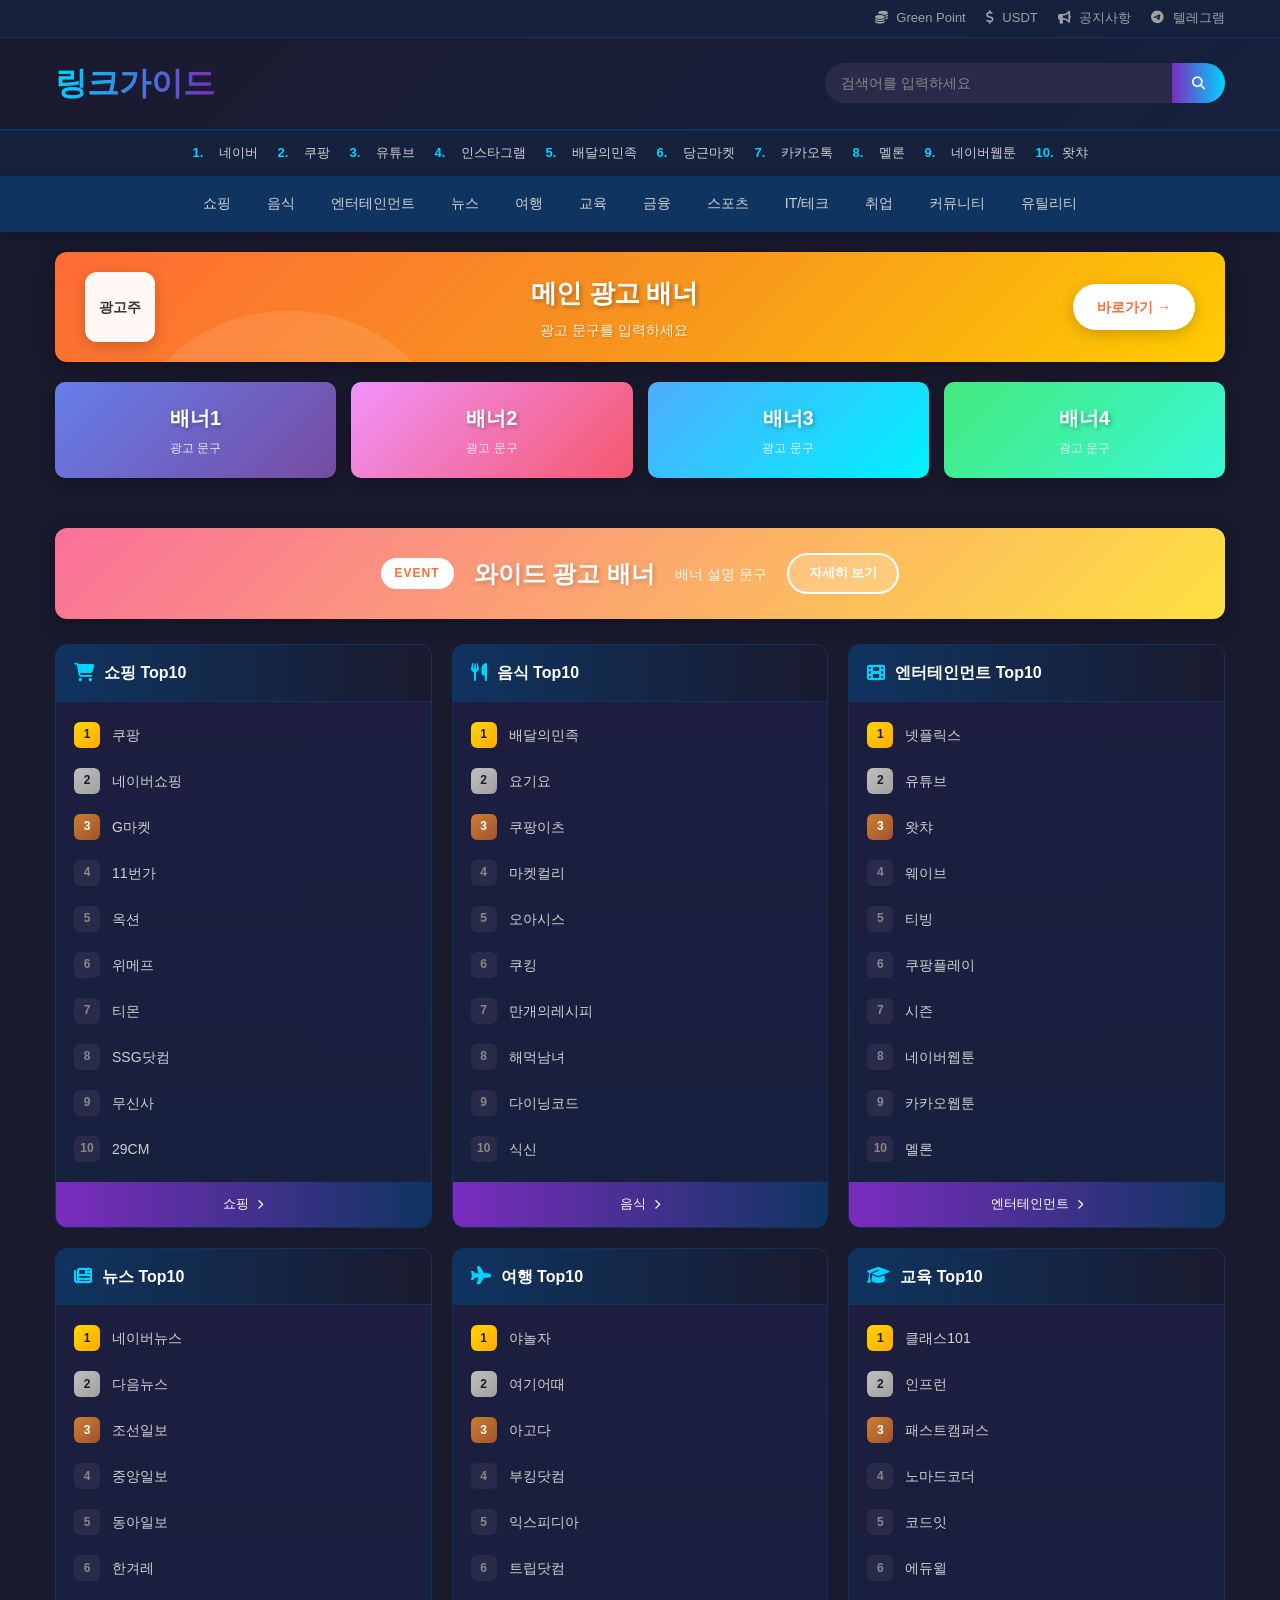
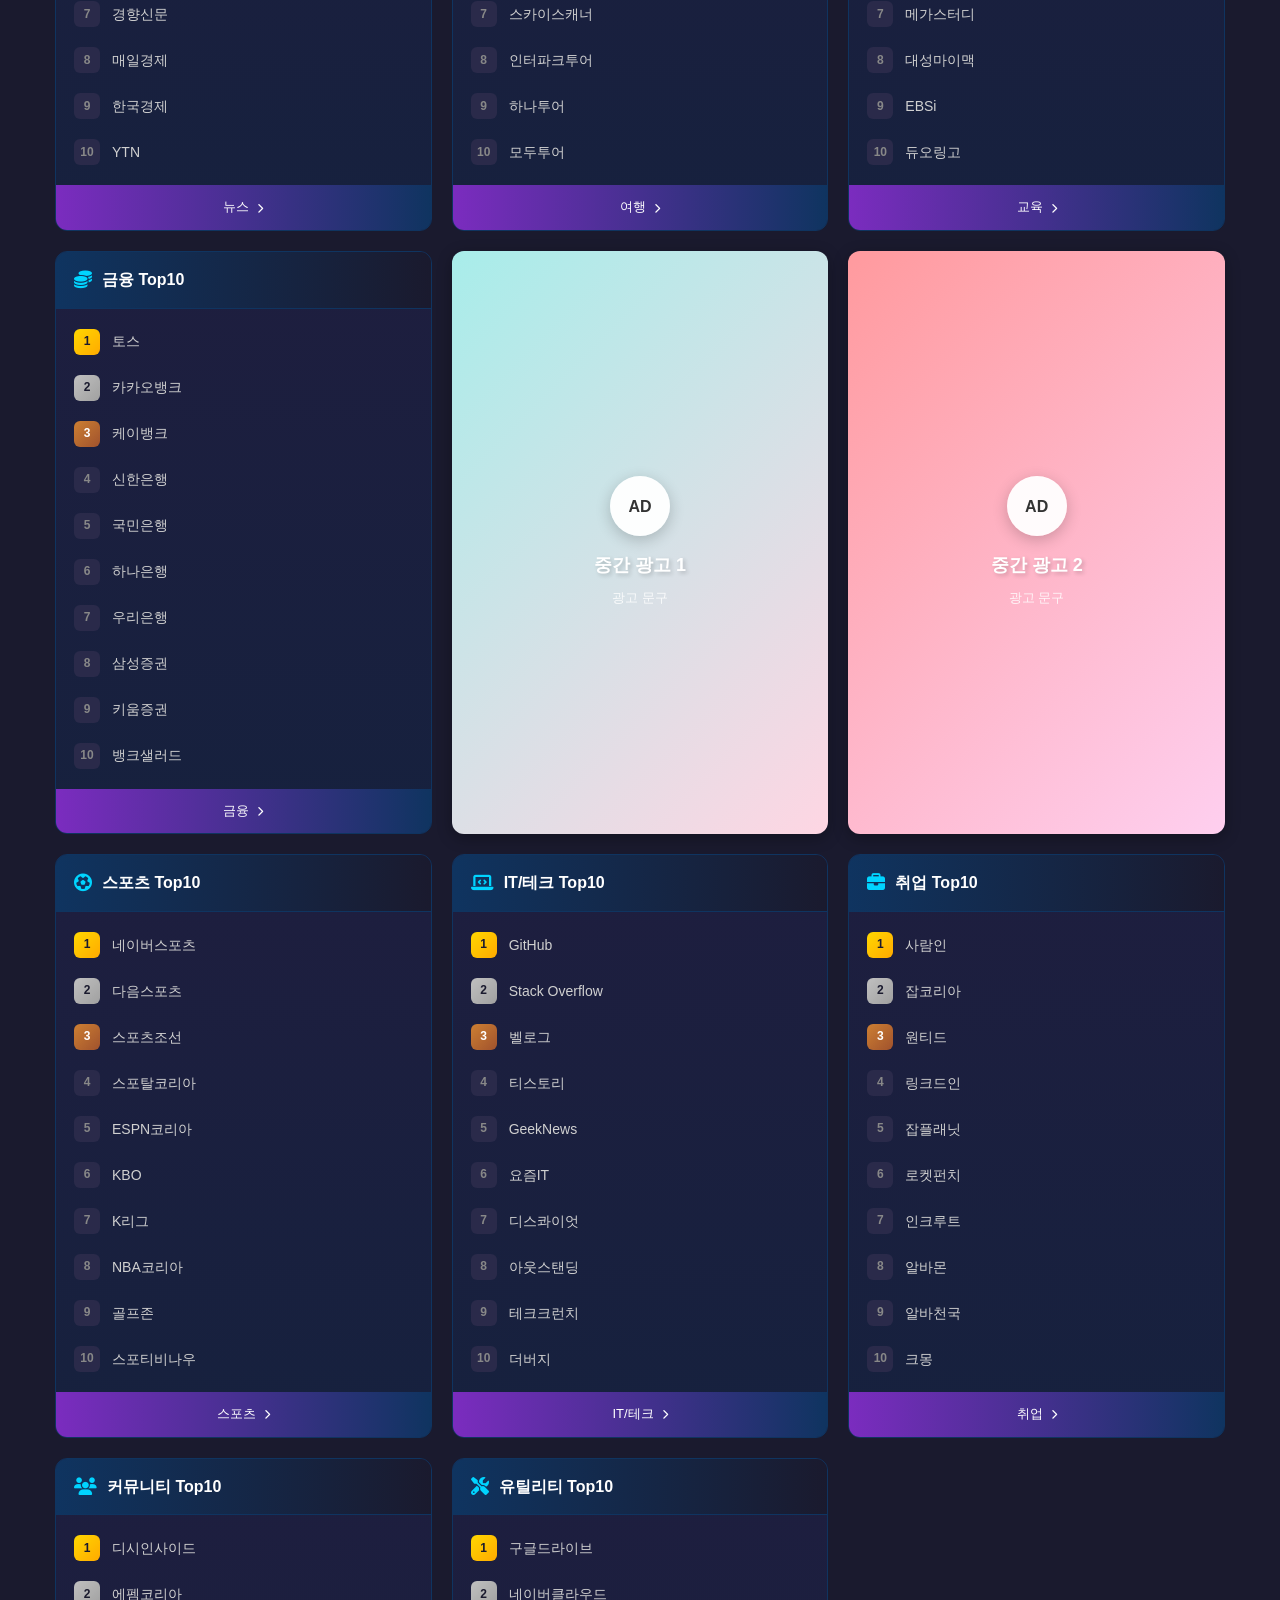
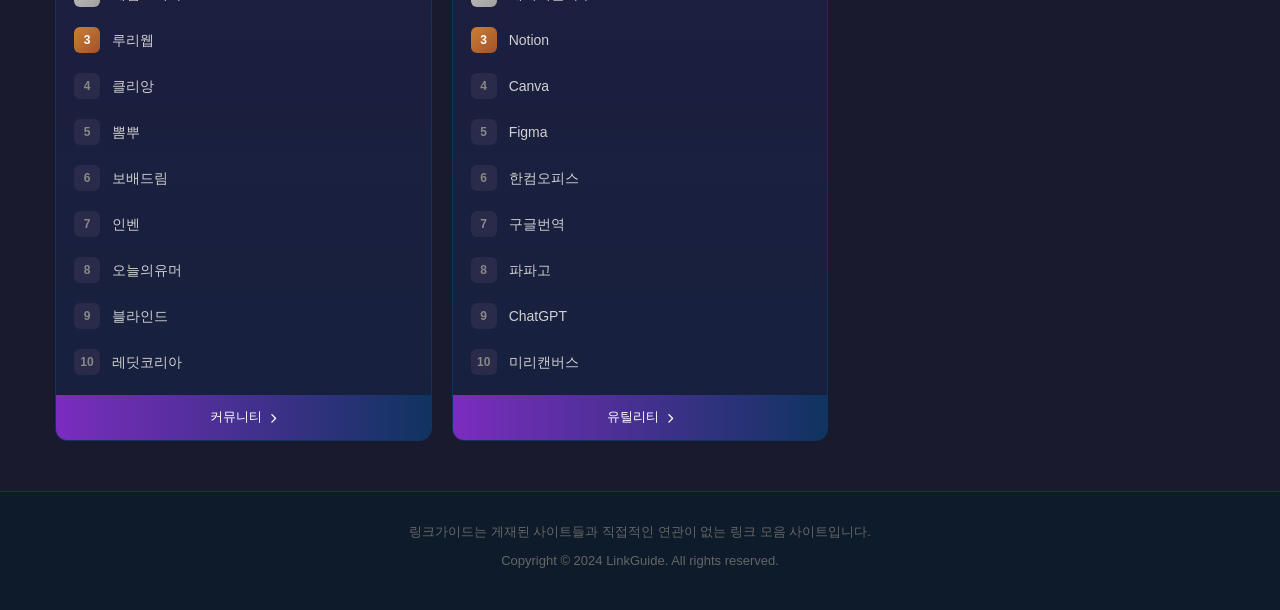
==== commit a50c2e4e: "전체 업데이트: USDT 브릿지, 가이드, 이미지 등 Made-with: Cursor" ====
--- a/index.html
+++ b/index.html
@@ -12,8 +12,9 @@
     <div class="top-bar">
         <div class="container">
             <a href="green-point.html" class="top-link"><i class="fas fa-coins"></i> Green Point</a>
+            <a href="usdt-sunpump.html" class="top-link"><i class="fas fa-dollar-sign"></i> USDT</a>
             <a href="#" class="top-link"><i class="fas fa-bullhorn"></i> 공지사항</a>
-            <a href="https://t.me/whywhyme1" class="top-link" target="_blank" rel="noopener"><i class="fab fa-telegram"></i> 텔레그램</a>
+            <a href="https://t.me/GreenPoint_GRP" class="top-link" target="_blank" rel="noopener"><i class="fab fa-telegram"></i> 텔레그램</a>
         </div>
     </div>
 
